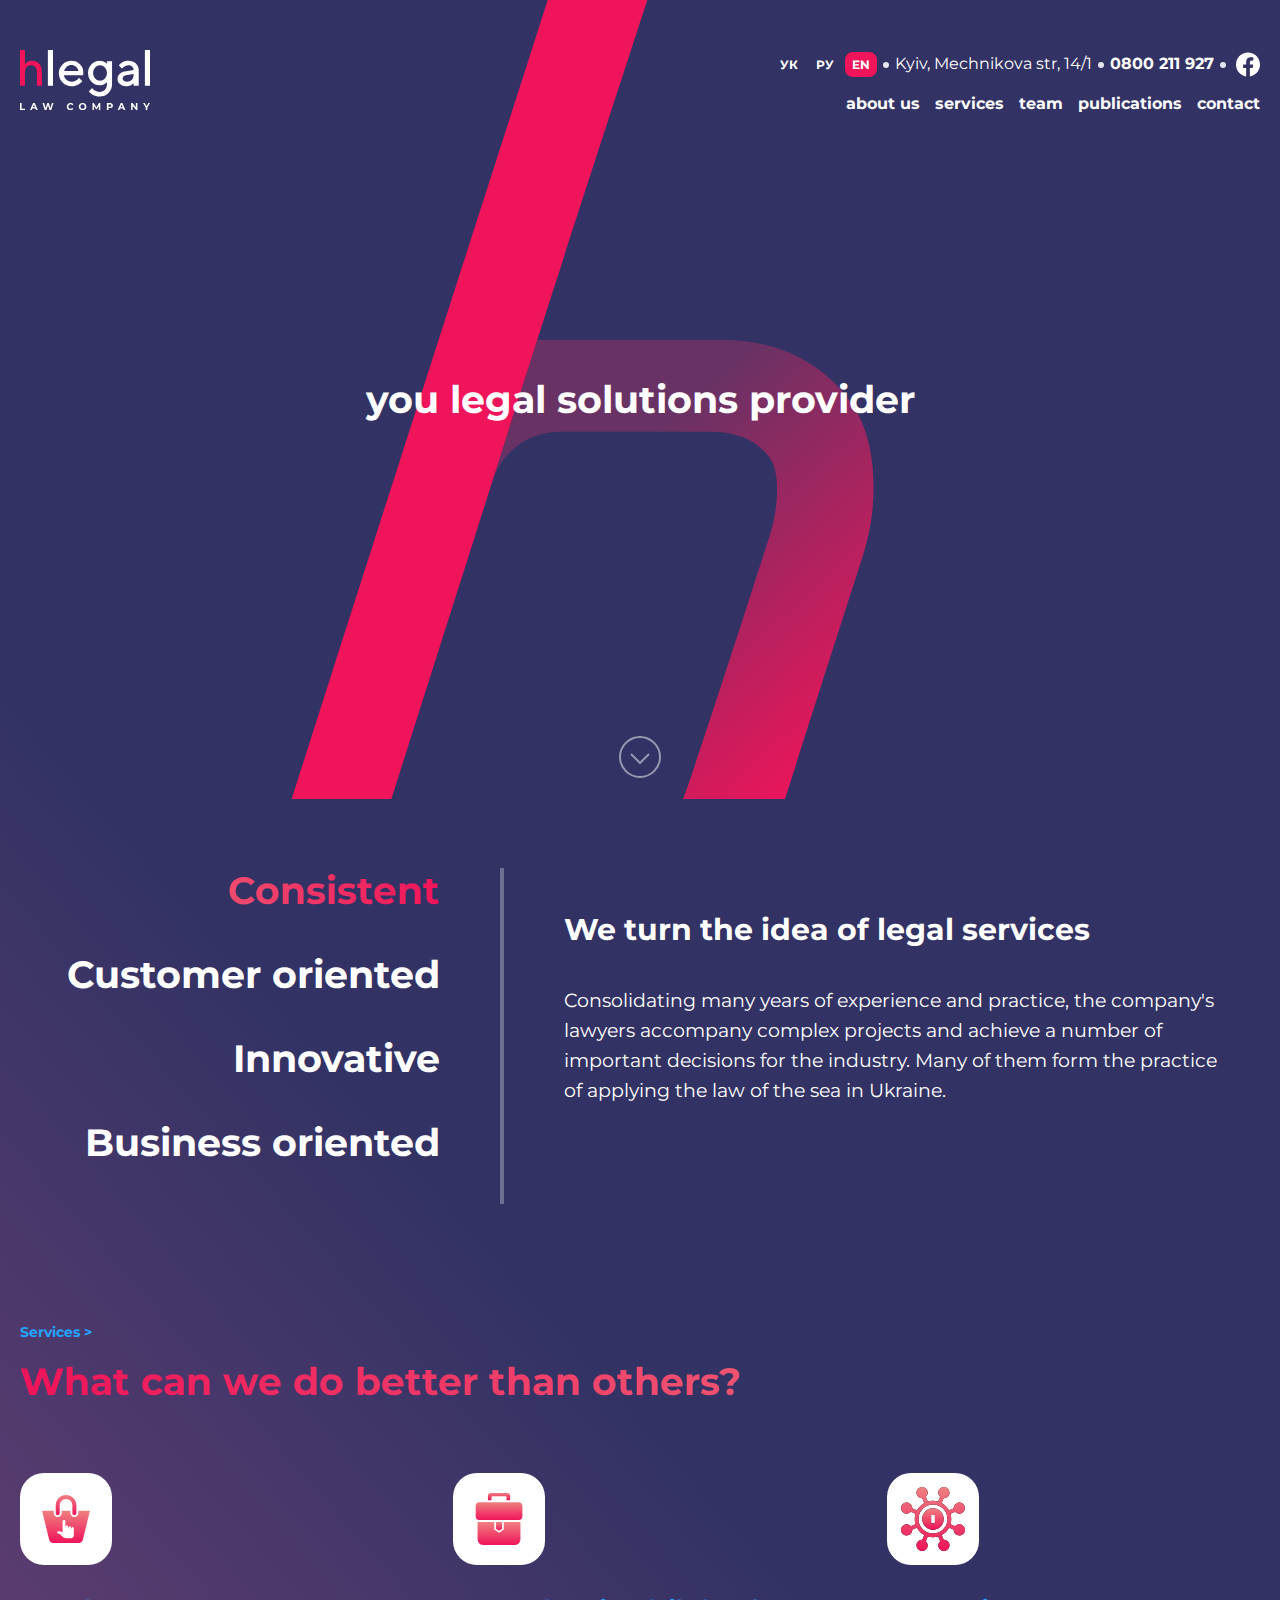
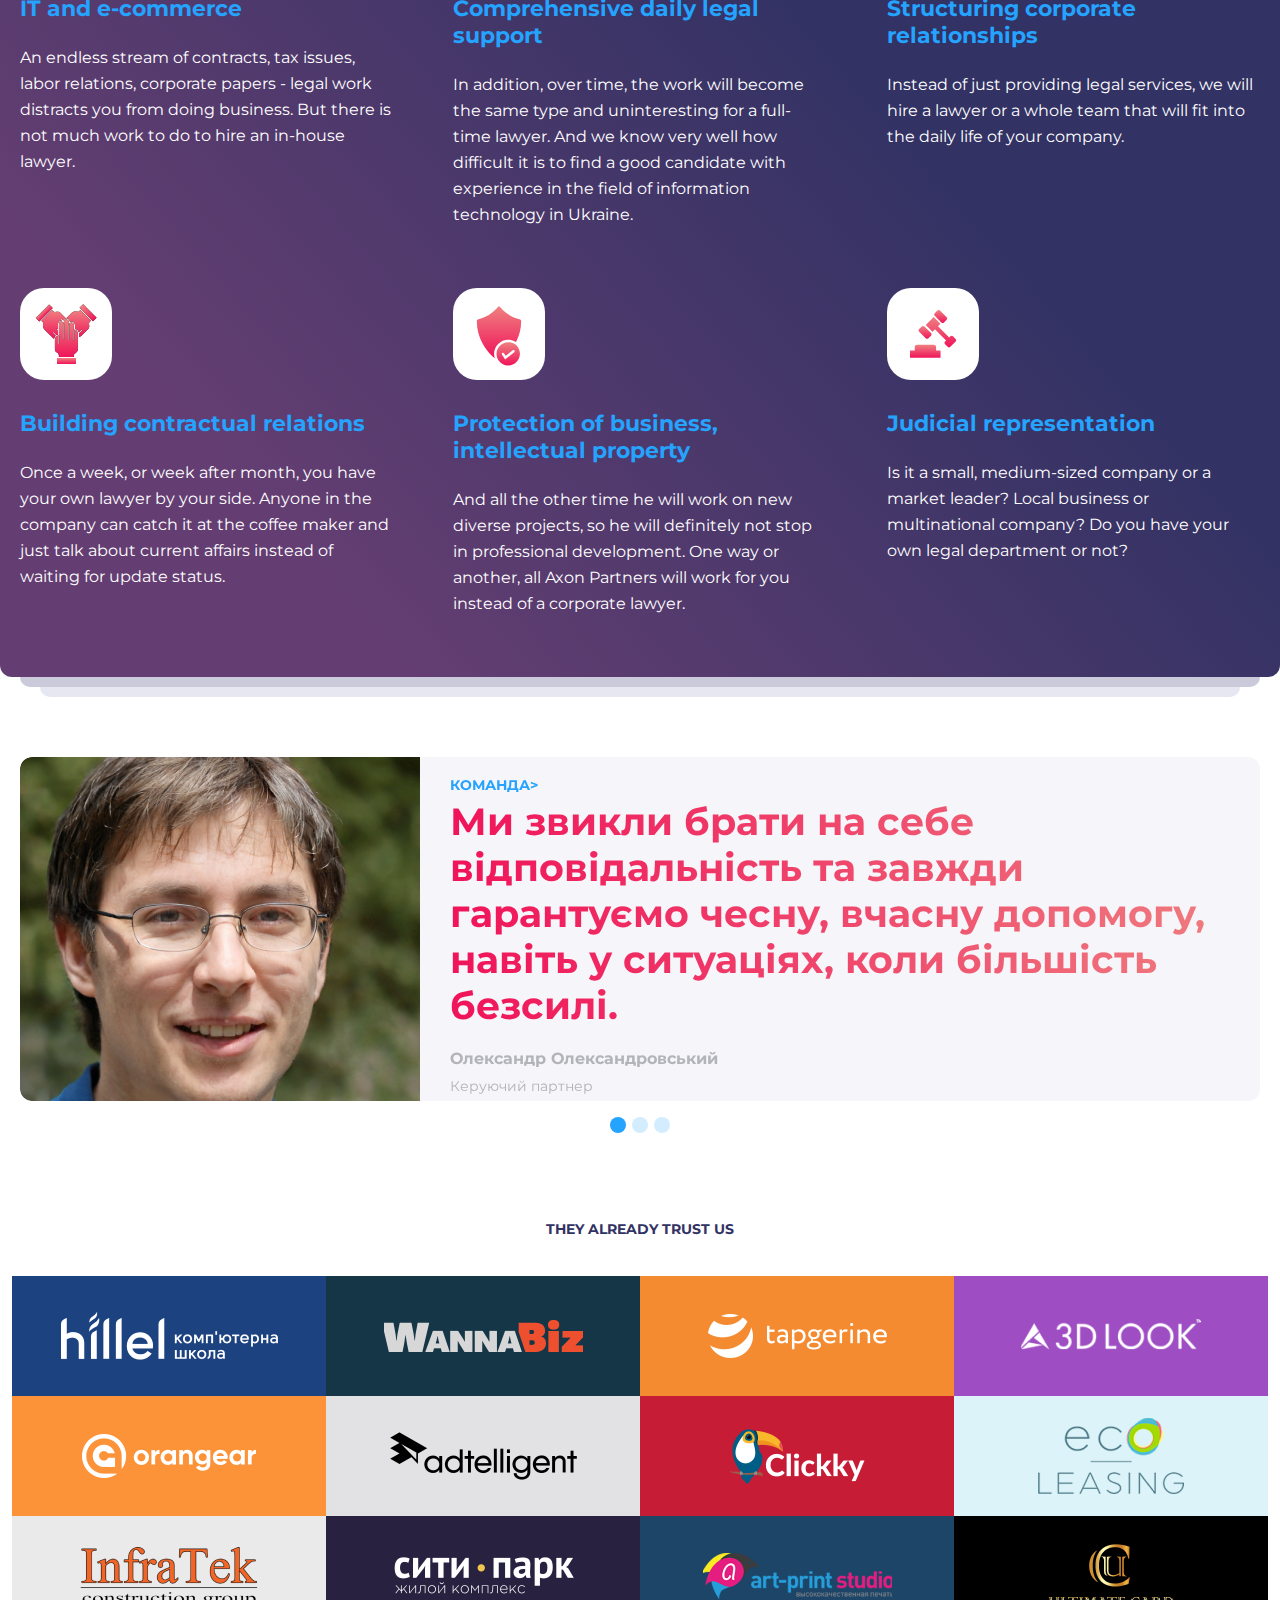
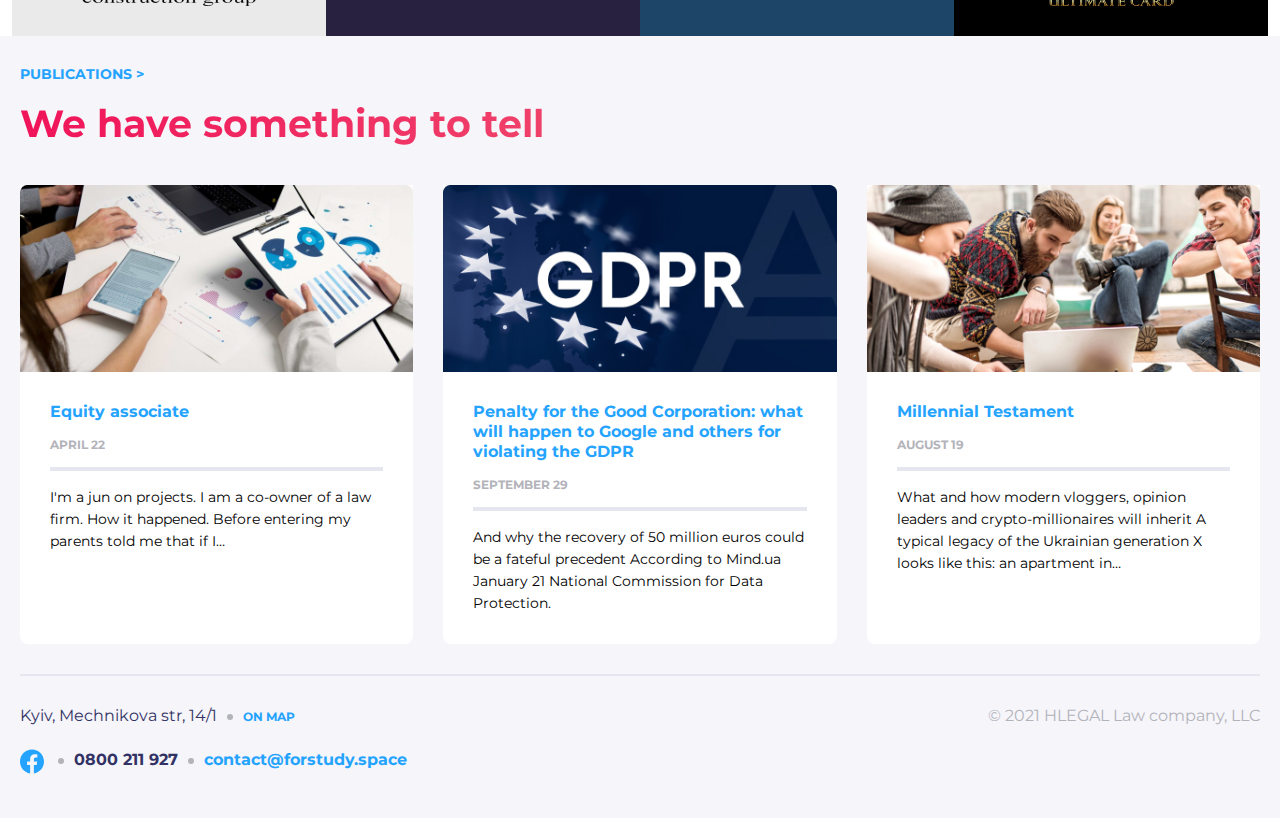
==== index.html @ e55e249c "create site" ====
<!DOCTYPE html>
<html lang="en">
<head>
    <meta charset="UTF-8">
    <meta http-equiv="X-UA-Compatible" content="IE=edge">
    <meta name="viewport" content="width=device-width, initial-scale=1.0">
    <link rel="stylesheet" href="css/reset.css">
    <link href="https://fonts.googleapis.com/css2?family=Montserrat:wght@300;400;500;700&display=swap" rel="stylesheet">
    <link rel="stylesheet" href="https://cdn.jsdelivr.net/npm/bootstrap@5.2.0/dist/css/bootstrap.min.css">
    <link rel="stylesheet" href="css/main.css">
    <title>Homepage</title>
</head>
<body>
    <div class="bg-block">
    <div class="bg-block_img">
<header>
    <div class="bg-grey">
    <div class="container-xxl">
    <div class="header-block">
        <div class="header-block_contacts">
                <div class="contacts_lang">
                    <ul>
                        <li><a class="lang-link" href="#">УК</a></li>
                        <li><a class="lang-link" href="#">РУ</a></li>
                        <li><a class="lang-link active" href="#">EN</a></li>
                    </ul>   
                </div>
                <div class="contacts_address">
                    <p><span class="point"></span>Kyiv, Mechnikova str, 14/1</p>
                </div>
                <div class="contacts_tel"><span class="point"></span><a class="tel" href="tel:080021192">0800 211 927</a>
                </div>
                <div class="contacts_fb">
                    <span class="point fb"></span>
                    <a href="https://uk-ua.facebook.com" tabindex="0"><svg id="svg" width="24" height="25" viewBox="0 0 24 25" fill="none" xmlns="http://www.w3.org/2000/svg">
                        <path d="M24 12.5733C24 5.90541 18.6274 0.5 12 0.5C5.37258 0.5 0 5.90541 0 12.5733C0 18.5995 4.38823 23.5943 10.125 24.5V16.0633H7.07813V12.5733H10.125V9.91343C10.125 6.88755 11.9165 5.21615 14.6576 5.21615C15.9705 5.21615 17.3438 5.45195 17.3438 5.45195V8.42313H15.8306C14.3399 8.42313 13.875 9.35379 13.875 10.3086V12.5733H17.2031L16.6711 16.0633H13.875V24.5C19.6118 23.5943 24 18.5995 24 12.5733Z"/>
                        </svg>
                    </a>
                </div>
        </div>
        <div class="header-block_logo">
                <a class="navbar-brand" href="index.html"><img src="images/main_page/Logo.svg" alt="logo">
                <img src="images/main_page/LAW_COMPANY.svg" alt="LAW_COMPANY"></a>
        </div>
        <nav class="header-block_nav">
                <div class="nav-hamb" id="hamb">
                    <div class="nav-hamb_field">
                        <span class="bar"></span>
                        <span class="bar"></span>
                        <span class="bar"></span>
                    </div>
                </div>
                <ul class="nav_list" id="menu">
                    <li class="nav-link"><a href="#">about us</a></li>
                    <li class="nav-link"><a href="#">services</a></li>
                    <li class="nav-link"><a href="#">team</a></li>
                    <li class="nav-link"><a href="publications.html">publications</a></li>
                    <li class="nav-link"><a href="#">contact</a></li>
                </ul>
            </nav>
            <div class="popup" id="popup"></div>
        </div>
    </div>
</header>
    <!-- Main -->
<main>
    <div class="container-xxl">
    <section class="main-block_title">
            <h1 tabindex="0">you legal solutions provider</h1>
            <div class="scroll-block">
            <a href="#mainList" aria-label="scroll" class="btn_scroll">
                <svg id="scroll-white" width="42" height="42" viewBox="0 0 42 42" fill="none" xmlns="http://www.w3.org/2000/svg">
                    <g clip-path="url(#clip0_22728_11340)">
                    <circle opacity="0.5" cx="21" cy="21" r="20" stroke="white" stroke-width="2"/>
                    <path opacity="0.5" d="M12 18L21 27L30 18" stroke="white" stroke-width="2"/>
                    </g>
                    </svg>
                    <svg id="scroll-pink" width="42" height="42" viewBox="0 0 42 42" fill="none"  xmlns="http://www.w3.org/2000/svg">
                    <g clip-path="url(#clip0_22728_11340)">
                    <circle cx="21" cy="21" r="20" stroke="#F0145A" stroke-width="2"/>
                    <path d="M12 18L21 27L30 18" stroke="#F0145A" stroke-width="2"/>
                    </g>
                </svg>
            </a>
            </div>
        <div class="main-block_list" id="mainList">
            <div class="list_grid">
                <div class="list_title">
                    <h2 class="active_title" tabindex="0">Consistent</h2>
                    <h2 tabindex="0">Customer oriented</h2>
                    <h2 tabindex="0">Innovative</h2>
                    <h2 tabindex="0">Business oriented</h2>
                </div>
                <div class="list_about">
                    <h3>We turn the idea of legal services</h3>
                    <p>Consolidating many years of experience and practice, the company's lawyers accompany complex projects and achieve a number of important decisions for the industry. Many of them form the practice of applying the law of the sea in Ukraine.</p>
                </div>
            </div>
            </div>
    </section>

    <!-- Services -->

    <section class="serveces">
            <h4>Services ></h4>
            <h2 tabindex="0">What can we do better than others?</h2>
        <div class="services-cards">
                <div class="card_info">
                    <img src="images/main_page/Ecommerce.svg" alt="Ecommerce">
                    <h3>IT and e-commerce</h3>
                    <p>An endless stream of contracts, tax issues, labor relations, corporate papers - legal work distracts you from doing business. But there is not much work to do to hire an in-house lawyer.</p>
                </div>
                <div class="card_info">
                    <img src="images/main_page/Support.svg" alt="Support">
                    <h3>Comprehensive daily legal support</h3>
                    <p>In addition, over time, the work will become the same type and uninteresting for a full-time lawyer. And we know very well how difficult it is to find a good candidate with experience in the field of information technology in Ukraine.</p>
                </div>
                <div class="card_info">
                    <img src="images/main_page/Coprorate.svg" alt="Coprorate">
                    <h3>Structuring corporate relationships</h3>
                    <p>Instead of just providing legal services, we will hire a lawyer or a whole team that will fit into the daily life of your company.</p>
                </div>
                <div class="card_info">
                    <img src="images/main_page/Trust.svg" alt="Trust">
                    <h3>Building contractual relations</h3>
                    <p>Once a week, or week after month, you have your own lawyer by your side. Anyone in the company can catch it at the coffee maker and just talk about current affairs instead of waiting for update status.</p>
                </div>
                <div class="card_info">
                    <img src="images/main_page/Protection.svg" alt="Protection">
                    <h3>Protection of business, intellectual property</h3>
                    <p>And all the other time he will work on new diverse projects, so he will definitely not stop in professional development. One way or another, all Axon Partners will work for you instead of a corporate lawyer.</p>
                </div>
                <div class="card_info">
                    <img src="images/main_page/Court.svg" alt="Court">
                    <h3>Judicial representation</h3>
                    <p>Is it a small, medium-sized company or a market leader? Local business or multinational company? Do you have your own legal department or not?</p>
                </div>
            </div>
    </section>
    </div>
    </div>
    </div>
</div>
</div>
<div class="shadow_1"></div>
<div class="shadow_2"></div>
    <!-- carousel -->
    <section class="carousel-block">
        <div class="container-xxl">
            <div id="carouselExampleCaptions" class="carousel slide" data-bs-ride="false">
                <div class="carousel-indicators">
                    <button type="button" data-bs-target="#carouselExampleCaptions" data-bs-slide-to="0" class="active" aria-current="true" aria-label="Slide 1"></button>
                    <button type="button" data-bs-target="#carouselExampleCaptions" data-bs-slide-to="1" aria-label="Slide 2"></button>
                    <button type="button" data-bs-target="#carouselExampleCaptions" data-bs-slide-to="2" aria-label="Slide 3"></button>
                </div>
                <div class="carousel-inner">
                <div class="carousel-item active">
                    <div class="carousel-img">
                        <img src="images/main_page/photo_1.png" class="d-block" alt="photo_1">
                    </div>
                    <div class="carousel-text">
                    <div class="carousel-caption d-md-block">
                        <h5>команда></h5>
                        <p class="carousel-main_text">Ми звикли брати на себе відповідальність та завжди гарантуємо чесну, вчасну допомогу, навіть у ситуаціях, коли більшість безсилі.</p>
                        <p class="carousel-text_name">Олександр Олександровський</p>
                        <p class="carousel-text_job">Керуючий партнер</p>
                    </div>
                    </div>
                    </div>
                <div class="carousel-item">
                        <div class="carousel-img">
                        <img src="images/main_page/photo_1.png" class="d-block" alt="photo_1">
                    </div>
                <div class="carousel-caption d-md-block">
                        <h5>команда></h5>
                        <p class="carousel-main_text">Ми звикли брати на себе відповідальність та завжди гарантуємо чесну, вчасну допомогу, навіть у ситуаціях, коли більшість безсилі.</p>
                        <p class="carousel-text_name">Олександр Олександровський</p>
                        <p class="carousel-text_job">Керуючий партнер</p>
                    </div>
                    </div>
                <div class="carousel-item">
                    <div class="carousel-img">
                        <img src="images/main_page/photo_1.png" class="d-block" alt="photo_1">
                    </div>
                <div class="carousel-caption d-md-block">
                        <h5>команда></h5>
                        <p class="carousel-main_text">Ми звикли брати на себе відповідальність та завжди гарантуємо чесну, вчасну допомогу, навіть у ситуаціях, коли більшість безсилі.</p>
                        <p class="carousel-text_name">Олександр Олександровський</p>
                        <p class="carousel-text_job">Керуючий партнер</p>
                    </div>
                    </div>
                </div>
                </div>
            </div>
        </section>

    <!-- Companies -->
    <section class="companies-block">
        <div class="container-fluid">
                <h5 tabindex="0">They already trust us</h5>
            <div class="companies-block_list">
                    <div class="companies_name hillel">
                        <a href="#"><img src="images/main_page/companies/Hillel-Logo-OneLine-White-Uk.png" alt="Hillel"></a>
                    </div>
                    <div class="companies_name wanna">
                        <a href="#"><img src="images/main_page/companies/wanna.png" alt="wanna"></a>
                    </div>
                    <div class="companies_name tapgerin">
                        <a href="#"><img src="images/main_page/companies/tapgerin.png" alt="tapgerin"></a>
                    </div>
                    <div class="companies_name look">
                        <a href="#"><img src="images/main_page/companies/3d_look.png" alt="3d_look"></a>
                    </div>
                    <div class="companies_name orangead">
                        <a href="#"><img src="images/main_page/companies/orangead.png" alt="orangead"></a>
                    </div>
                    <div class="companies_name adtelligent">
                        <a href="#"><img src="images/main_page/companies/adtelligent.png" alt="adtelligent"></a>
                    </div>
                    <div class="companies_name clickky">
                        <a href="#"><img src="images/main_page/companies/clickky.png" alt="clickky"></a>
                    </div>
                    <div class="companies_name ecolease">
                        <a href="#"><img src="images/main_page/companies/ecolease.png" alt="ecolease"></a>
                    </div>
                    <div class="companies_name infratec">
                        <a href="#"><img src="images/main_page/companies/infratec.png" alt="infratec"></a>
                    </div>
                    <div class="companies_name city_park">
                        <a href="#"><img src="images/main_page/companies/city_park.png" alt="city_park"></a>
                    </div>
                    <div class="companies_name artprint">
                        <a href="#"><img src="images/main_page/companies/artprint.png" alt="artprint"></a>
                    </div>
                    <div class="companies_name ultimate_card">
                        <a href="#"><img src="images/main_page/companies/ultimate_card.png" alt="ultimate_card"></a>
                    </div>
            </div>
        </div>
    </section>

    <!-- Publications -->

    <section class="publications-block">
        <div class="container-xxl">
                <h5>Publications ></h5>
                <h2 tabindex="0">We have something to tell</h2>
            <div class="publications-block_cards">
                    <div class="card one">
                        <a href="#"><img src="images/main_page/cards/Cover_1.jpg" alt="Equity associate">
                        <div class="card_text">
                            <h3>Equity associate</h3>
                            <p class="publications_data">April 22</p>
                            <p class="publications_text">I'm a jun on projects. I am a co-owner of a law firm. How it happened. Before entering my parents told me that if I…</p>
                        </div>
                        </a>
                    </div>
                    <div class="card two">
                        <a href="#"><img src="images/main_page/cards/Cover_2.jpg" alt="Good Corporation">
                        <div class="card_text">
                        <h3>Penalty for the Good Corporation: what will happen to Google and others for violating the GDPR</h3>
                        <p class="publications_data">September 29</p>
                        <p class="publications_text">And why the recovery of 50 million euros could be a fateful precedent According to Mind.ua January 21 National Commission for Data Protection.</p>
                        </div>
                        </a>
                    </div>
                    <div class="card three">
                        <a href="#"><img src="images/main_page/cards/Cover_3.jpg" alt="Millennial Testament">
                        <div class="card_text">
                        <h3>Millennial Testament</h3>
                        <p class="publications_data">August 19</p>
                        <p class="publications_text">What and how modern vloggers, opinion leaders and crypto-millionaires will inherit A typical legacy of the Ukrainian generation X looks like this: an apartment in…</p>
                        </div>
                        </a>
                    </div>
                </div>
            </div>
        </section>
    </main>

    <!-- Footer -->
    <footer>
        <div class="container-xxl">
            <div class="footer-block">
                <div class="footer_address">
                    <div class="contacts_address">
                        <p>Kyiv, Mechnikova str, 14/1<span class="point grey"></span><span class="text_accent"><a href="https://goo.gl/maps/CsPQFTBwMzCkZeUW6">On map</a></span></p>
                    </div>
                </div>
                <div class="footer_contacts">
                    <div class="contacts_fb">
                        <a href="https://uk-ua.facebook.com" tabindex="0"><svg id="svg_accent" width="24" height="25" viewBox="0 0 24 25" fill="#24A3FF" xmlns="http://www.w3.org/2000/svg">
                        <path d="M24 12.5733C24 5.90541 18.6274 0.5 12 0.5C5.37258 0.5 0 5.90541 0 12.5733C0 18.5995 4.38823 23.5943 10.125 24.5V16.0633H7.07813V12.5733H10.125V9.91343C10.125 6.88755 11.9165 5.21615 14.6576 5.21615C15.9705 5.21615 17.3438 5.45195 17.3438 5.45195V8.42313H15.8306C14.3399 8.42313 13.875 9.35379 13.875 10.3086V12.5733H17.2031L16.6711 16.0633H13.875V24.5C19.6118 23.5943 24 18.5995 24 12.5733Z"/>
                        </svg>
                        </a>
                        <span class="point grey"></span>
                    </div>
                    <div class="contacts_tel">
                        <a class="tel" href="tel:080021192">0800 211 927</a>
                    </div>
                    <div class="contacts_mail">
                        <span class="point grey"></span><a class="mail" href="mailto:contact@forstudy.space">contact@forstudy.space</a>
                    </div>
                </div>
                <div class="footer-company_info">
                    <p>© 2021 HLEGAL Law company, LLC</p>
                </div>
            </div>
        </div>
    </footer>
    <script src="JS/script.js"></script>
   <script src="https://cdn.jsdelivr.net/npm/bootstrap@5.2.0/dist/js/bootstrap.bundle.min.js"></script> 
</body>
</html>
---- css/main.css ----
* {
  box-sizing: border-box;
}

body {
  margin: 0;
  font-family: "Montserrat", sans-serif !important;
  font-weight: 400;
  font-size: 16px;
  line-height: 26px;
  color: #ffffff;
}

.container-xxl {
  max-width: 1320px;
  margin: 0 auto;
  padding: 0 20px;
}

.bg-block {
  background: linear-gradient(228.57deg, #323264 11.93%, #323264 57.17%, #643e72 87.46%);
  border-radius: 0px 0px 12px 12px;
  margin: 0;
}
.bg-block .bg-block_img {
  background-image: url("../images/main_page/Symbol_1.svg");
  background-repeat: no-repeat;
  background-position: top;
}

.shadow_1 {
  background: #cacadb;
  border-radius: 0px 0px 12px 12px;
  margin: 0 20px;
  padding-top: 10px;
}

.shadow_2 {
  background: #e7e7f2;
  border-radius: 0px 0px 12px 12px;
  margin: 0 40px;
  padding-top: 10px;
}

ul {
  list-style: none;
  margin: 0;
  padding: 0;
}

li {
  display: inline-block;
}

a {
  text-decoration: none;
  color: inherit;
  outline: none;
}

p {
  margin: 0;
}

.active {
  color: #F0145A;
}

.header-block {
  padding-top: 50px;
  display: grid;
  grid-template-columns: 140px 1fr 1fr;
  grid-template-rows: auto;
  grid-template-areas: "logo contacts contacts" "logo nav nav";
}
.header-block_logo {
  grid-area: logo;
}
.header-block_logo img {
  display: block;
  padding-bottom: 6px;
}
.header-block_nav {
  grid-area: nav;
}
.header-block_contacts {
  display: flex;
  justify-content: flex-end;
  align-items: center;
  grid-area: contacts;
}
.header-block_contacts .contacts_lang .lang-link {
  font-weight: 700;
  font-size: 12px;
  line-height: 15px;
  padding: 5px 7px;
}
.header-block_contacts .contacts_lang .lang-link:hover,
.header-block_contacts .contacts_lang .lang-link:focus {
  background: rgba(255, 255, 255, 0.2);
  border-radius: 8px;
  outline: none;
  color: #ffffff;
}
.header-block_contacts .active {
  background: #F0145A;
  border-radius: 8px;
  outline: none;
  color: #ffffff;
}
.header-block_contacts .contacts_address p {
  margin: 0;
  line-height: 20px;
}
.header-block_contacts .point.fb {
  vertical-align: middle;
}
.header-block_contacts .contacts_tel {
  font-weight: 700;
}
.header-block .navbar.navbar-expand-lg {
  padding: 0;
}
.header-block .nav_list {
  display: flex;
  justify-content: flex-end;
  margin-top: 16px;
  font-weight: 700;
  line-height: 20px;
}
.header-block .nav_list .nav-link {
  margin-right: 15px;
  color: #ffffff;
}
.header-block .nav_list .nav-link:last-child {
  margin-right: 0px;
}
.header-block .nav_list .nav-link a:hover,
.header-block .nav_list .nav-link a:focus {
  text-decoration: underline;
  outline: none;
  color: #ffffff;
}

.point {
  display: inline-block;
  width: 6px;
  height: 6px;
  background: #e6e6f0;
  border-radius: 50%;
  margin: 0 6px;
  vertical-align: middle;
}

.tel:hover,
.tel:focus {
  text-decoration: underline;
  color: #ffffff;
}

#svg {
  fill: #ffffff;
}

#svg:hover {
  fill: #F0145A;
}

.main-block_title {
  padding-top: 261px;
  text-align: center;
  padding-bottom: 60px;
}
.main-block_title h1 {
  font-weight: 700;
  font-size: 38px;
  line-height: 46px;
  text-align: center;
  padding-bottom: 305px;
}
.main-block_title .btn_scroll {
  cursor: pointer;
  scroll-behavior: smooth;
  position: relative;
}
.main-block_title .btn_scroll #scroll-white {
  position: relative;
}
.main-block_title .btn_scroll #scroll-pink {
  position: absolute;
  left: 0;
  left: 0;
  opacity: 0%;
}
.main-block_title .btn_scroll #scroll-white:hover {
  opacity: 0%;
}
.main-block_title .btn_scroll #scroll-pink:hover {
  opacity: 100%;
}
.main-block_title .main-block_list .list_grid {
  display: grid;
  grid-template-columns: 40% 1fr;
  padding: 90px 30px 60px 0px;
}
.main-block_title .main-block_list .list_grid .list_title {
  text-align: right;
  padding-right: 60px;
  border-right: 4px solid rgba(255, 255, 255, 0.3);
}
.main-block_title .main-block_list .list_grid .list_title h2 {
  padding-bottom: 30px;
  cursor: pointer;
  font-weight: 700;
  font-size: 38px;
  line-height: 46px;
}
.main-block_title .main-block_list .list_grid .list_title h2:hover, .main-block_title .main-block_list .list_grid .list_title h2:focus {
  color: #F0145A;
}
.main-block_title .main-block_list .list_grid .active_title {
  background: linear-gradient(90.13deg, #ef8080 0.84%, #f0145a 99.96%);
  -webkit-background-clip: text;
  -webkit-text-fill-color: transparent;
  font-weight: 700;
  font-size: 38px;
  line-height: 46px;
}
.main-block_title .main-block_list .list_grid .list_about {
  padding: 43px 0 43px 60px;
  text-align: left;
}
.main-block_title .main-block_list .list_grid .list_about h3 {
  font-weight: 700;
  font-size: 30px;
  line-height: 37px;
  padding-bottom: 30px;
}
.main-block_title .main-block_list .list_grid .list_about p {
  font-weight: 400;
  font-size: 19px;
  line-height: 30px;
}

.serveces {
  padding-bottom: 60px;
}
.serveces h4 {
  color: #24A3FF;
  font-weight: 700;
  font-size: 14px;
  line-height: 17px;
  padding-bottom: 10px;
}
.serveces h2 {
  font-weight: 700;
  font-size: 38px;
  line-height: 46px;
  background: linear-gradient(90.13deg, #f0145a 0.84%, #ef8080 99.96%);
  -webkit-background-clip: text;
  -webkit-text-fill-color: transparent;
  padding-bottom: 60px;
}
.serveces .services-cards {
  display: grid;
  grid-template-columns: 1fr 1fr 1fr;
  gap: 60px;
}
.serveces .services-cards .card_info h3 {
  padding: 30px 0 15px;
  color: #24A3FF;
  font-weight: 700;
  font-size: 22px;
  line-height: 27px;
}
.serveces .services-cards .card_info img {
  padding: 14px;
  background-color: #ffffff;
  border-radius: 24px;
}

.carousel-block {
  padding: 60px 0;
}
.carousel-block .carousel-inner {
  border-radius: 12px;
  background: #f5f5fa;
  height: 344px;
}
.carousel-block .carousel-indicators {
  margin-bottom: -2rem;
}
.carousel-block .carousel-indicators button {
  background: #24A3FF;
  opacity: 0.2;
  width: 16px;
  height: 16px;
  border-radius: 50%;
  border: none;
}
.carousel-block .carousel-indicators button.active {
  background: #24A3FF;
  opacity: 1;
}
.carousel-block .carousel-text {
  background: #f5f5fa;
}
.carousel-block .carousel-caption {
  text-align: left;
  bottom: 30px;
  left: 430px;
  right: 0;
  padding: 0;
  top: 0px;
}
.carousel-block .carousel-caption h5 {
  padding-top: 20px;
  color: #24A3FF;
  font-weight: 700;
  font-size: 14px;
  line-height: 17px;
  text-transform: uppercase;
  margin: 0;
}
.carousel-block .carousel-caption .carousel-main_text {
  padding: 5px 0 20px;
  font-weight: 700;
  font-size: 38px;
  line-height: 46px;
  background: linear-gradient(90.13deg, #f0145a 0.84%, #ef8080 99.96%);
  -webkit-background-clip: text;
  -webkit-text-fill-color: transparent;
  margin: 0;
}
.carousel-block .carousel-caption .carousel-text_name {
  color: #b3b3ba;
  font-weight: 700;
  font-size: 16px;
  line-height: 20px;
  padding-bottom: 6px;
  margin: 0;
}
.carousel-block .carousel-caption .carousel-text_job {
  color: #b3b3ba;
  font-weight: 400;
  font-size: 14px;
  line-height: 22px;
  margin: 0;
}

.companies-block {
  padding-top: 60px;
  text-align: center;
}
.companies-block h5 {
  color: #323264;
  font-weight: 700;
  font-size: 14px;
  line-height: 17px;
  text-transform: uppercase;
  padding-bottom: 30px;
}
.companies-block img {
  object-fit: cover;
  width: 100%;
  padding: 10px;
}
.companies-block .companies-block_list {
  display: grid;
  grid-template-columns: repeat(4, 1fr);
  grid-template-rows: repeat(3, 120px);
}
.companies-block .companies-block_list .companies_name {
  display: flex;
  align-items: center;
  justify-content: center;
}
.companies-block .companies-block_list .companies_name.hillel {
  background: #1c4280;
}
.companies-block .companies-block_list .companies_name.wanna {
  background: #143646;
}
.companies-block .companies-block_list .companies_name.tapgerin {
  background: linear-gradient(0deg, #f48b30, #f48b30), #f48b30;
}
.companies-block .companies-block_list .companies_name.look {
  background: #9e4dc3;
}
.companies-block .companies-block_list .companies_name.orangead {
  background: #fd9339;
}
.companies-block .companies-block_list .companies_name.adtelligent {
  background: #e2e2e4;
}
.companies-block .companies-block_list .companies_name.clickky {
  background: #c71c36;
}
.companies-block .companies-block_list .companies_name.ecolease {
  background: #dcf3f9;
}
.companies-block .companies-block_list .companies_name.infratec {
  background: #eaeaea;
}
.companies-block .companies-block_list .companies_name.city_park {
  background: #282240;
}
.companies-block .companies-block_list .companies_name.artprint {
  background: #1d4568;
}
.companies-block .companies-block_list .companies_name.ultimate_card {
  background: #000000;
}

.publications-block {
  background: #f5f5fa;
  padding: 30px 0;
}
.publications-block h5 {
  color: #24A3FF;
  font-weight: 700;
  font-size: 14px;
  line-height: 17px;
  text-transform: uppercase;
  padding-bottom: 10px;
}
.publications-block h2 {
  font-weight: 700;
  font-size: 38px;
  line-height: 46px;
  background: linear-gradient(90.13deg, #f0145a 0.84%, #ef8080 99.96%);
  -webkit-background-clip: text;
  -webkit-text-fill-color: transparent;
  padding-bottom: 30px;
}
.publications-block .publications-block_cards {
  display: grid;
  grid-template-columns: 1fr 1fr 1fr;
  grid-template-areas: "one two three";
  gap: 30px;
}
.publications-block .publications-block_cards .card.one {
  grid-area: one;
}
.publications-block .publications-block_cards .card.two {
  grid-area: two;
}
.publications-block .publications-block_cards .card.three {
  grid-area: three;
}
.publications-block .publications-block_cards .card {
  border-radius: 8px;
  border: none;
}
.publications-block .publications-block_cards .card .card_text {
  padding: 30px;
}
.publications-block .publications-block_cards .card img {
  object-fit: cover;
  width: 100%;
}
.publications-block .publications-block_cards .card h3 {
  margin-bottom: 15px;
  color: #24A3FF;
  font-weight: 700;
  font-size: 16px;
  line-height: 20px;
}
.publications-block .publications-block_cards .card .publications_data {
  padding-bottom: 15px;
  color: #B3B3BA;
  font-weight: 700;
  font-size: 12px;
  line-height: 15px;
  text-transform: uppercase;
  border-bottom: 4px solid #e6e6f0;
}
.publications-block .publications-block_cards .card .publications_text {
  color: #000000;
  font-weight: 400;
  font-size: 14px;
  line-height: 22px;
  padding-top: 15px;
}

.card:hover,
.card:focus {
  transform: scale(1.02);
}

footer {
  background: #f5f5fa;
}
footer .footer-block {
  padding: 30px 0;
  border-top: 2px solid #e6e6f0;
  display: grid;
  grid-template-columns: 1fr 1fr;
  grid-template-rows: 1fr 1fr;
  grid-template-areas: "address info" "contacts contacts";
}
footer .footer-block .footer_address {
  grid-area: address;
}
footer .footer-block .footer_contacts {
  grid-area: contacts;
  display: flex;
}
footer .footer-block .footer-company_info {
  grid-area: info;
}
footer .footer-block .contacts_address {
  color: #323264;
  font-weight: 400;
  font-size: 16px;
  line-height: 20px;
  padding-bottom: 21px;
}
footer .footer-block .point.grey {
  background-color: #b3b3ba;
  margin: 0 10px;
}
footer .footer-block .point.grey.fb {
  vertical-align: super;
}
footer .footer-block .text_accent {
  font-weight: 700;
  font-size: 12px;
  line-height: 15px;
  color: #24A3FF;
  text-transform: uppercase;
}
footer .footer-block .text_accent a:hover,
footer .footer-block .text_accent a:focus {
  color: #F0145A;
}
footer .footer-block .contacts_fb {
  display: inline-block;
}
footer .footer-block .contacts_tel {
  display: inline-block;
}
footer .footer-block .contacts_tel .tel {
  font-weight: 700;
  font-size: 16px;
  line-height: 20px;
  color: #323264;
}
footer .footer-block .contacts_mail {
  display: inline-block;
}
footer .footer-block .contacts_mail .mail {
  font-weight: 700;
  font-size: 16px;
  line-height: 20px;
  color: #24A3FF;
}
footer .footer-block .contacts_mail .mail:hover,
footer .footer-block .contacts_mail .mail:focus {
  color: #F0145A;
}
footer .footer-block .footer-company_info {
  font-weight: 400;
  font-size: 16px;
  line-height: 20px;
  color: #B3B3BA;
  text-align: right;
}

#svg_accent:hover,
#svg_accent:focus {
  fill: #F0145A;
}

@media screen and (max-width: 1100px) {
  .carousel-block .carousel-inner {
    height: 430px;
  }
  .carousel-block .carousel-inner .carousel-img img {
    object-fit: cover;
    height: 430px;
    width: 375px;
  }
  .carousel-block .carousel-caption {
    left: 420px;
    top: 5px;
    padding-right: 15px;
  }
  .carousel-block .carousel-caption .carousel-main_text {
    font-size: 30px;
    line-height: 33px;
  }
}
@media screen and (max-width: 775px) {
  .container-xxl {
    max-width: 648px;
  }
  .bg-block_img {
    background-size: auto 1024px;
  }
  .header-block {
    grid-template-areas: "contacts contacts contacts" "logo logo ..." "nav nav nav";
  }
  .header-block .header-block_contacts {
    justify-content: flex-start;
    padding-bottom: 32px;
  }
  .header-block .nav_list {
    justify-content: flex-start;
    margin-top: 30px;
  }
  .main-block_title {
    padding-top: 269px;
  }
  .main-block_title h1 {
    padding-bottom: 417px;
  }
  .main-block_title .main-block_list .list_grid {
    grid-template-columns: 1fr;
    grid-template-rows: auto;
    padding: 0;
    padding-top: 90px;
  }
  .main-block_title .main-block_list .list_grid .list_title {
    display: flex;
    padding: 0;
    border-right: none;
    border-bottom: 4px solid rgba(255, 255, 255, 0.3);
    overflow-x: auto;
    text-align: left;
    white-space: nowrap;
  }
  .main-block_title .main-block_list .list_grid .list_title h2 {
    padding-bottom: 60px;
    margin-right: 30px;
    margin-bottom: 0;
  }
  .main-block_title .main-block_list .list_grid .list_about {
    padding: 60px 0 30px;
  }
  .serveces .services-cards {
    grid-template-columns: 1fr 1fr;
  }
  .carousel-block .carousel-inner {
    height: 420px;
  }
  .carousel-block .carousel-inner .carousel-img img {
    object-fit: cover;
    height: 420px;
    width: 350px;
  }
  .carousel-block .carousel-caption {
    left: 368px;
    top: 5px;
    padding-right: 15px;
  }
  .carousel-block .carousel-caption .carousel-main_text {
    font-size: 24px;
    line-height: 26px;
  }
  .companies-block .companies-block_list {
    grid-template-columns: repeat(3, 1fr);
    grid-template-rows: repeat(4, 120px);
  }
  .publications-block .publications-block_cards {
    grid-template-columns: 1fr 1fr;
    grid-template-rows: 1fr 1fr;
    grid-template-areas: "one two" "three three";
  }
}
@media screen and (max-width: 770px) {
  .carousel-block .carousel-inner {
    max-width: 648px;
    height: 936px;
  }
  .carousel-block .carousel-inner .carousel-img img {
    object-fit: cover;
    height: 500px;
    width: 100%;
    position: relative;
  }
  .carousel-block .carousel-caption {
    left: 30px;
    top: 510px;
    padding-right: 15px;
  }
  .carousel-block .carousel-caption .carousel-main_text {
    font-size: 32px;
    line-height: 38px;
  }
}
@media screen and (max-width: 550px) {
  .container-xxl {
    padding: 0 30px;
  }
  .bg-block_img {
    background-size: auto 600px;
  }
  .bg-grey {
    background: rgba(245, 245, 250, 0.2);
    height: 55px;
  }
  .header-block_nav .nav_list {
    display: none;
  }
  .header-block_nav .nav-hamb {
    display: flex;
    align-items: center;
    justify-content: flex-end;
    position: absolute;
    right: 8px;
    z-index: 150;
  }
  .header-block_nav .nav-hamb_field {
    padding: 10px 20px;
    cursor: pointer;
  }
  .header-block_nav .bar {
    display: block;
    width: 30px;
    height: 3px;
    margin: 6px auto;
    background: #ffffff;
    transition: 0.2s;
  }
  .popup {
    position: fixed;
    top: 70px;
    right: -100%;
    width: 95%;
    height: 100%;
    background-color: #ffffff;
    z-index: 100;
    display: flex;
    transition: 0.3s;
    overflow: auto;
    margin: 0 auto;
    border-radius: 12px 12px 0 0;
  }
  .popup.open {
    right: 8px;
  }
  .nav_list {
    display: flex;
    flex-direction: column;
    justify-content: start;
    align-items: center;
    width: 100%;
    padding: 60px 20px;
  }
  .header-block .nav_list .nav-link {
    color: #24A3FF;
    margin-right: 0;
  }
  .nav_list li {
    display: block;
    color: #24A3FF;
    font-weight: 700;
    font-size: 24px;
    line-height: 29px;
    background: #f5f5fa;
    border-radius: 12px;
    padding: 7px 0px;
    margin: 0 0 10px;
    width: 100%;
    text-align: center;
  }
  .nav-hamb.active .bar:nth-child(2) {
    opacity: 0;
  }
  .nav-hamb.active .bar:nth-child(1) {
    transform: translateY(11px) rotate(45deg);
    background: #ec6f5d;
  }
  .nav-hamb.active .bar:nth-child(3) {
    transform: translateY(-7px) rotate(-45deg);
    background: #ec6f5d;
  }
  body.noscroll {
    overflow: hidden;
  }
  .header-block_nav .nav-hamb:hover,
.header-block_nav .nav-hamb:active {
    background-color: rgba(245, 245, 250, 0.2);
    border-radius: 8px;
  }
  .header-block .nav_list .nav-link a:hover,
.header-block .nav_list .nav-link a:active {
    color: #F0145A;
    text-decoration: none;
  }
  .header-block {
    grid-template-columns: 1fr 1fr;
    grid-template-rows: 1fr 1fr;
    grid-template-areas: "contacts contacts" "logo nav";
    padding-top: 12px;
  }
  .header-block .contacts_address,
.header-block .contacts_fb {
    display: none;
  }
  .header-block .point {
    display: none;
  }
  .header-block .header-block_contacts {
    justify-content: space-between;
  }
  .main-block_title {
    padding-top: 186px;
    padding-bottom: 0;
  }
  .main-block_title h1 {
    padding-bottom: 159px;
    max-width: 75%;
    margin: 0 auto;
  }
  .main-block_title .main-block_list .list_grid {
    padding-top: 60px;
  }
  .main-block_title .main-block_list .list_grid .list_title h2 {
    padding-bottom: 30px;
    font-size: 30px;
    line-height: 37px;
  }
  .main-block_title .main-block_list .list_grid .list_about {
    padding: 30px 0;
  }
  .main-block_title .main-block_list .list_grid .list_about h3 {
    font-size: 20px;
    line-height: 24px;
  }
  .serveces h2 {
    font-size: 30px;
    line-height: 37px;
    padding-bottom: 30px;
  }
  .carousel-block .carousel-inner {
    max-width: 648px;
    height: 936px;
  }
  .carousel-block .carousel-inner .carousel-img img {
    object-fit: cover;
    height: 500px;
    width: 100%;
    position: relative;
  }
  .carousel-block .carousel-caption {
    left: 30px;
    top: 510px;
    padding-right: 15px;
  }
  .carousel-block .carousel-caption .carousel-main_text {
    font-size: 27px;
    line-height: 30px;
  }
  .serveces .services-cards {
    grid-template-columns: 1fr;
    gap: 30px;
  }
  .companies-block .companies-block_list {
    grid-template-columns: 1fr;
    grid-auto-rows: 120px;
  }
  .publications-block h2 {
    max-width: 90%;
    font-size: 30px;
    line-height: 37px;
  }
  .publications-block .publications-block_cards {
    grid-template-columns: 1fr;
    grid-template-rows: 1fr 1fr 1fr;
    grid-template-areas: "one" "two" "three";
  }
  footer .footer-block {
    grid-template-columns: 1fr;
    grid-template-rows: 60px auto auto;
    grid-template-areas: "address" "contacts" "info";
    text-align: center;
  }
  footer .footer-block .point.grey {
    display: none;
  }
  footer .footer-block .text_accent {
    display: block;
    padding-top: 10px;
  }
  footer .footer-block .footer_contacts {
    display: block;
  }
  footer .footer-block .footer_contacts .point {
    display: none;
  }
  footer .footer-block .footer_contacts .contacts_fb,
footer .footer-block .footer_contacts .contacts_tel,
footer .footer-block .footer_contacts .contacts_mail {
    display: block;
    padding-bottom: 10px;
  }
  footer .footer-block .footer-company_info {
    text-align: center;
  }
}

/*# sourceMappingURL=main.css.map */
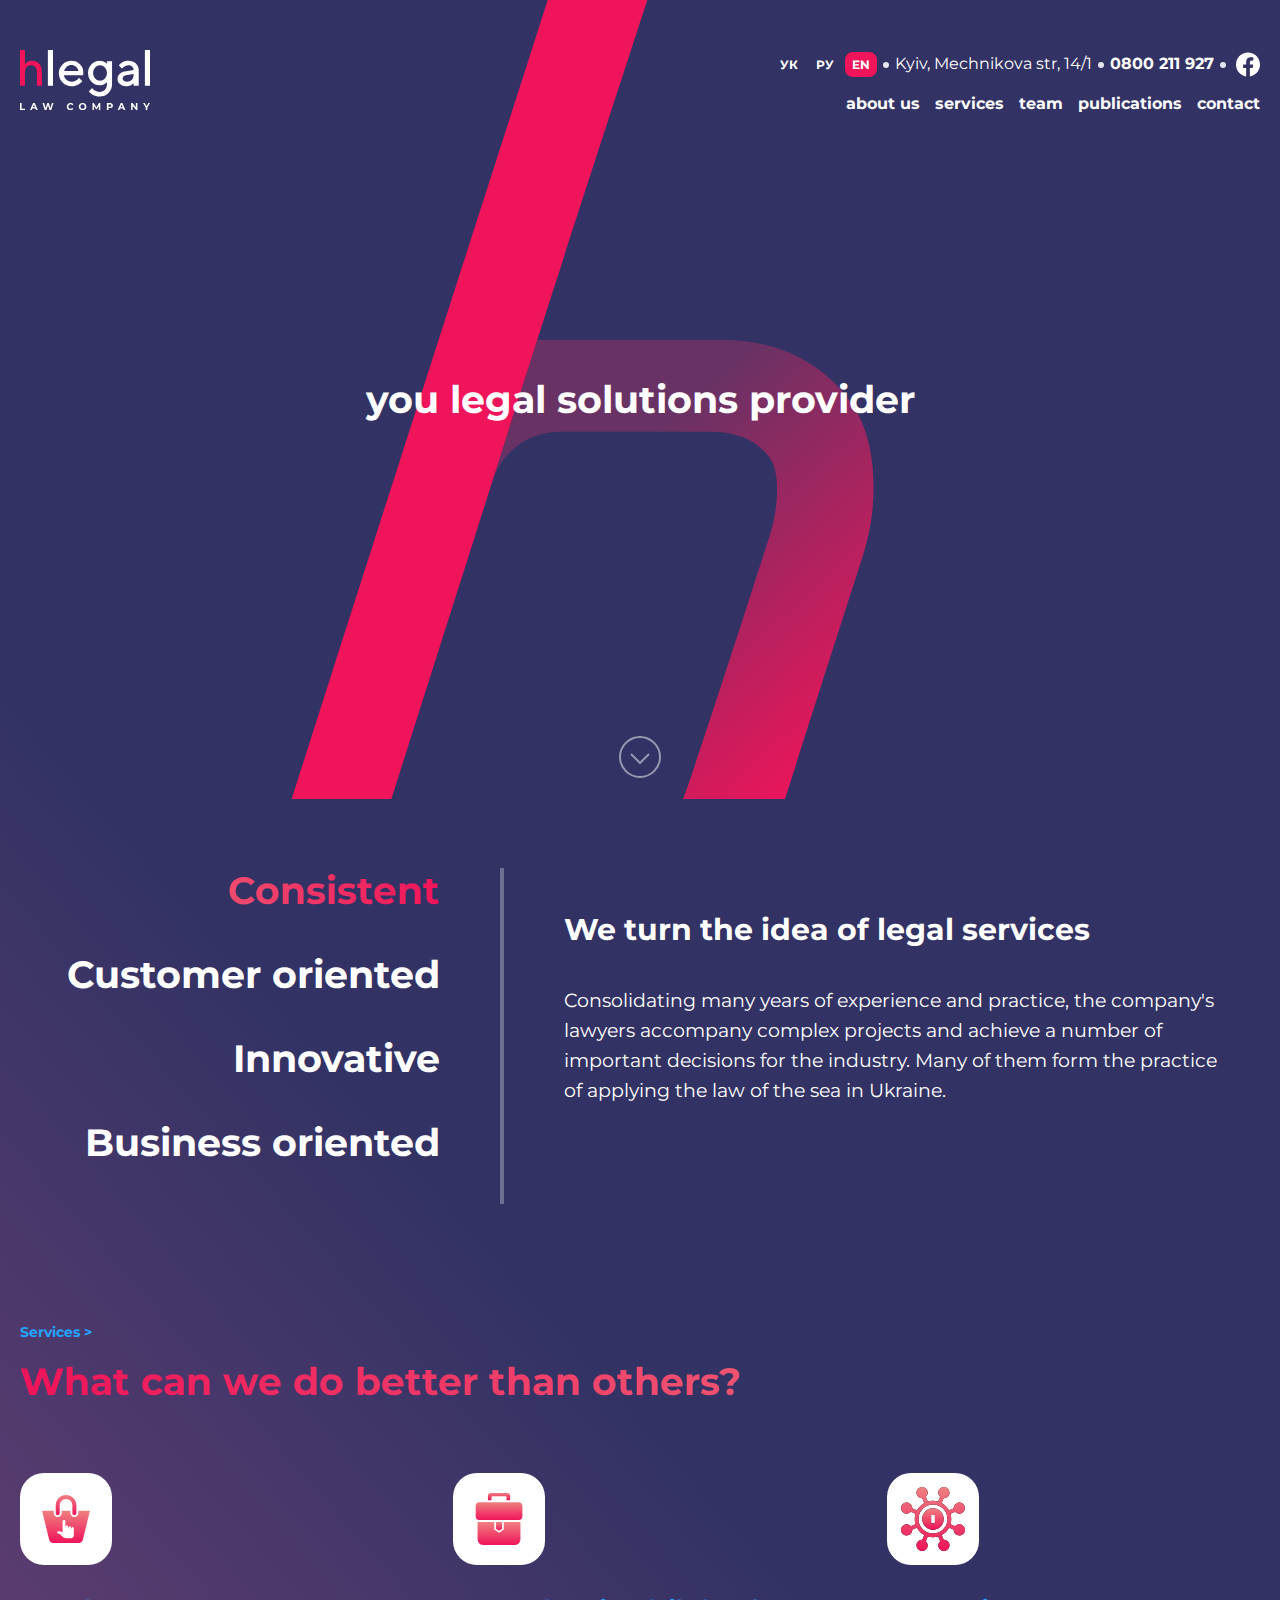
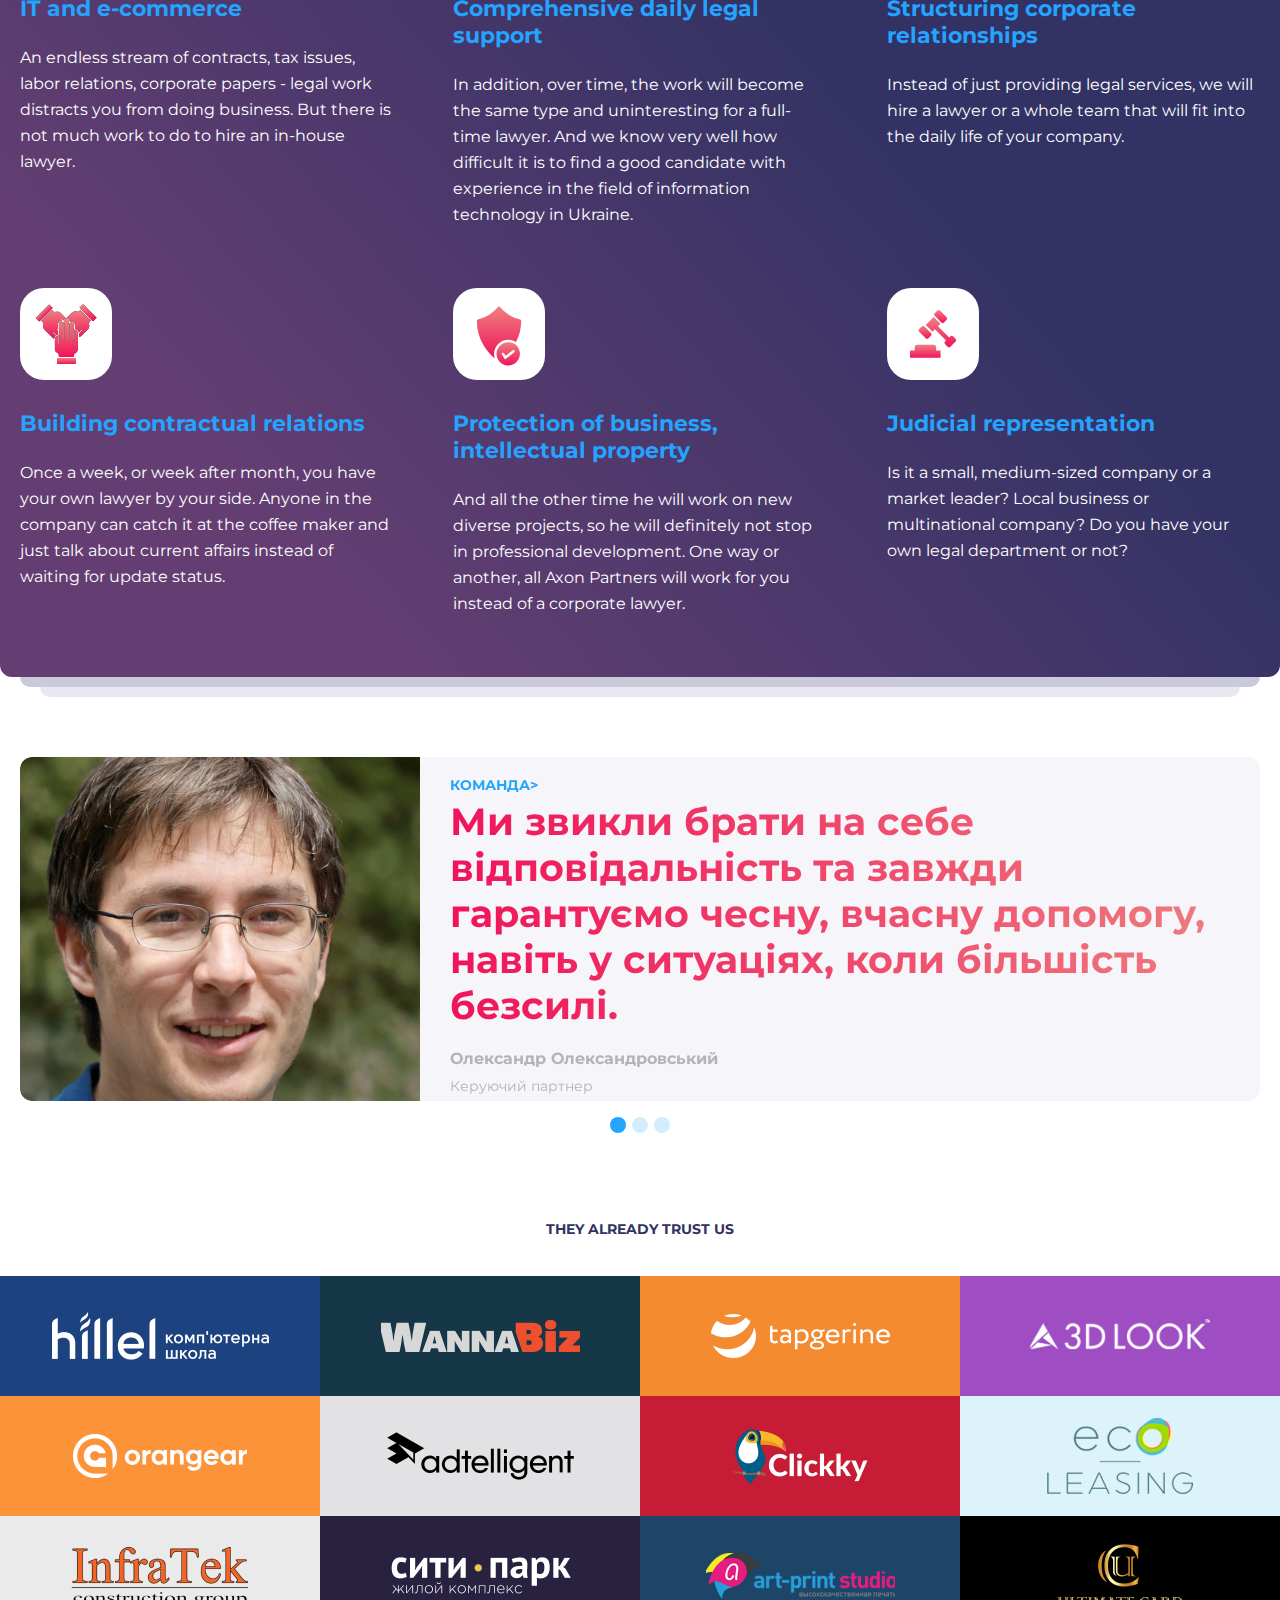
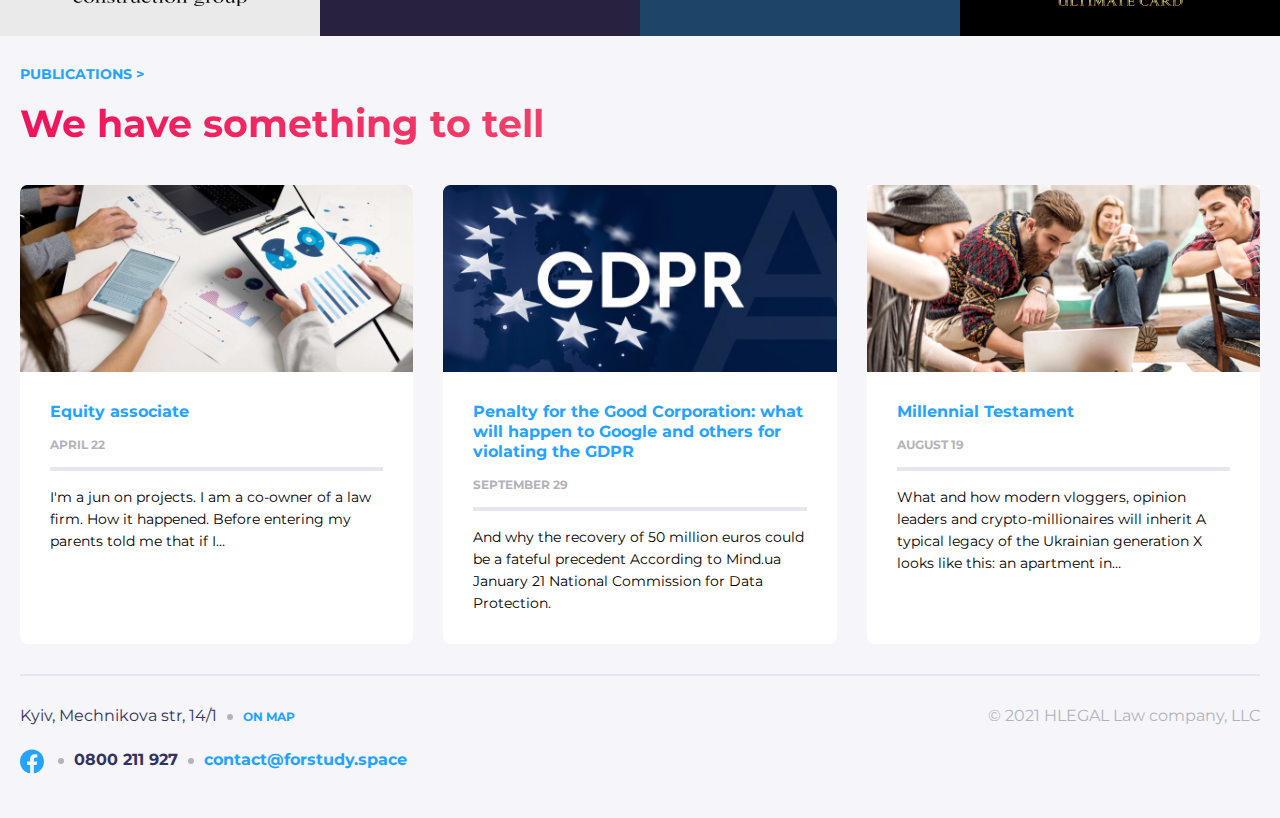
==== commit 6517871b: "created about.html, corrected index.html" ====
--- a/index.html
+++ b/index.html
@@ -5,8 +5,8 @@
     <meta http-equiv="X-UA-Compatible" content="IE=edge">
     <meta name="viewport" content="width=device-width, initial-scale=1.0">
     <link rel="stylesheet" href="css/reset.css">
+    <link rel="stylesheet" href="https://cdn.jsdelivr.net/npm/bootstrap@5.2.0/dist/css/bootstrap.min.css">
     <link href="https://fonts.googleapis.com/css2?family=Montserrat:wght@300;400;500;700&display=swap" rel="stylesheet">
-    <link rel="stylesheet" href="https://cdn.jsdelivr.net/npm/bootstrap@5.2.0/dist/css/bootstrap.min.css">
     <link rel="stylesheet" href="css/main.css">
     <title>Homepage</title>
 </head>
@@ -61,50 +61,48 @@
             <div class="popup" id="popup"></div>
         </div>
     </div>
+    </div>
 </header>
-    <!-- Main -->
 <main>
     <div class="container-xxl">
-    <section class="main-block_title">
+        <section class="main-block_title">
             <h1 tabindex="0">you legal solutions provider</h1>
-            <div class="scroll-block">
-            <a href="#mainList" aria-label="scroll" class="btn_scroll">
-                <svg id="scroll-white" width="42" height="42" viewBox="0 0 42 42" fill="none" xmlns="http://www.w3.org/2000/svg">
-                    <g clip-path="url(#clip0_22728_11340)">
-                    <circle opacity="0.5" cx="21" cy="21" r="20" stroke="white" stroke-width="2"/>
-                    <path opacity="0.5" d="M12 18L21 27L30 18" stroke="white" stroke-width="2"/>
-                    </g>
-                    </svg>
-                    <svg id="scroll-pink" width="42" height="42" viewBox="0 0 42 42" fill="none"  xmlns="http://www.w3.org/2000/svg">
-                    <g clip-path="url(#clip0_22728_11340)">
-                    <circle cx="21" cy="21" r="20" stroke="#F0145A" stroke-width="2"/>
-                    <path d="M12 18L21 27L30 18" stroke="#F0145A" stroke-width="2"/>
-                    </g>
-                </svg>
-            </a>
-            </div>
-        <div class="main-block_list" id="mainList">
-            <div class="list_grid">
-                <div class="list_title">
-                    <h2 class="active_title" tabindex="0">Consistent</h2>
-                    <h2 tabindex="0">Customer oriented</h2>
-                    <h2 tabindex="0">Innovative</h2>
-                    <h2 tabindex="0">Business oriented</h2>
-                </div>
-                <div class="list_about">
-                    <h3>We turn the idea of legal services</h3>
-                    <p>Consolidating many years of experience and practice, the company's lawyers accompany complex projects and achieve a number of important decisions for the industry. Many of them form the practice of applying the law of the sea in Ukraine.</p>
-                </div>
-            </div>
-            </div>
-    </section>
-
-    <!-- Services -->
-
-    <section class="serveces">
+                <div class="scroll-block">
+                    <a href="#mainList" aria-label="scroll" class="btn_scroll">
+                        <svg id="scroll-white" width="42" height="42" viewBox="0 0 42 42" fill="none" xmlns="http://www.w3.org/2000/svg">
+                            <g clip-path="url(#clip0_22728_11340)">
+                            <circle opacity="0.5" cx="21" cy="21" r="20" stroke="white" stroke-width="2"/>
+                            <path opacity="0.5" d="M12 18L21 27L30 18" stroke="white" stroke-width="2"/>
+                            </g>
+                        </svg>
+                        <svg id="scroll-pink" width="42" height="42" viewBox="0 0 42 42" fill="none"  xmlns="http://www.w3.org/2000/svg">
+                            <g clip-path="url(#clip0_22728_11340)">
+                            <circle cx="21" cy="21" r="20" stroke="#F0145A" stroke-width="2"/>
+                            <path d="M12 18L21 27L30 18" stroke="#F0145A" stroke-width="2"/>
+                            </g>
+                        </svg>
+                    </a>
+                </div>
+                <div class="main-block_list" id="mainList">
+                    <div class="list_grid">
+                        <div class="list_title">
+                            <h2 class="active_title" tabindex="0">Consistent</h2>
+                            <h2 tabindex="0">Customer oriented</h2>
+                            <h2 tabindex="0">Innovative</h2>
+                            <h2 tabindex="0">Business oriented</h2>
+                        </div>
+                        <div class="list_about">
+                            <h3>We turn the idea of legal services</h3>
+                            <p>Consolidating many years of experience and practice, the company's lawyers accompany complex projects and achieve a number of important decisions for the industry. Many of them form the practice of applying the law of the sea in Ukraine.</p>
+                        </div>
+                    </div>
+                </div>
+        </section>
+<!-- Services -->
+        <section class="serveces">
             <h4>Services ></h4>
             <h2 tabindex="0">What can we do better than others?</h2>
-        <div class="services-cards">
+            <div class="services-cards">
                 <div class="card_info">
                     <img src="images/main_page/Ecommerce.svg" alt="Ecommerce">
                     <h3>IT and e-commerce</h3>
@@ -136,69 +134,65 @@
                     <p>Is it a small, medium-sized company or a market leader? Local business or multinational company? Do you have your own legal department or not?</p>
                 </div>
             </div>
-    </section>
-    </div>
-    </div>
-    </div>
-</div>
-</div>
-<div class="shadow_1"></div>
-<div class="shadow_2"></div>
+        </section>
+    </div>
+    </div>
+    </div>
+    <div class="shadow_1"></div>
+    <div class="shadow_2"></div>
     <!-- carousel -->
-    <section class="carousel-block">
-        <div class="container-xxl">
-            <div id="carouselExampleCaptions" class="carousel slide" data-bs-ride="false">
-                <div class="carousel-indicators">
-                    <button type="button" data-bs-target="#carouselExampleCaptions" data-bs-slide-to="0" class="active" aria-current="true" aria-label="Slide 1"></button>
-                    <button type="button" data-bs-target="#carouselExampleCaptions" data-bs-slide-to="1" aria-label="Slide 2"></button>
-                    <button type="button" data-bs-target="#carouselExampleCaptions" data-bs-slide-to="2" aria-label="Slide 3"></button>
-                </div>
-                <div class="carousel-inner">
-                <div class="carousel-item active">
-                    <div class="carousel-img">
-                        <img src="images/main_page/photo_1.png" class="d-block" alt="photo_1">
-                    </div>
-                    <div class="carousel-text">
+        <section class="carousel-block">
+            <div class="container-xxl">
+                <div id="carouselExampleCaptions" class="carousel slide" data-bs-ride="false">
+                    <div class="carousel-indicators">
+                        <button type="button" data-bs-target="#carouselExampleCaptions" data-bs-slide-to="0" class="active" aria-current="true" aria-label="Slide 1"></button>
+                        <button type="button" data-bs-target="#carouselExampleCaptions" data-bs-slide-to="1" aria-label="Slide 2"></button>
+                        <button type="button" data-bs-target="#carouselExampleCaptions" data-bs-slide-to="2" aria-label="Slide 3"></button>
+                    </div>
+                    <div class="carousel-inner">
+                    <div class="carousel-item active">
+                        <div class="carousel-img">
+                            <img src="images/main_page/photo_1.png" class="d-block" alt="photo_1">
+                        </div>
+                        <div class="carousel-text">
+                        <div class="carousel-caption d-md-block">
+                            <h5>команда></h5>
+                            <p class="carousel-main_text">Ми звикли брати на себе відповідальність та завжди гарантуємо чесну, вчасну допомогу, навіть у ситуаціях, коли більшість безсилі.</p>
+                            <p class="carousel-text_name">Олександр Олександровський</p>
+                            <p class="carousel-text_job">Керуючий партнер</p>
+                        </div>
+                        </div>
+                        </div>
+                    <div class="carousel-item">
+                            <div class="carousel-img">
+                            <img src="images/main_page/photo_1.png" class="d-block" alt="photo_1">
+                        </div>
                     <div class="carousel-caption d-md-block">
-                        <h5>команда></h5>
-                        <p class="carousel-main_text">Ми звикли брати на себе відповідальність та завжди гарантуємо чесну, вчасну допомогу, навіть у ситуаціях, коли більшість безсилі.</p>
-                        <p class="carousel-text_name">Олександр Олександровський</p>
-                        <p class="carousel-text_job">Керуючий партнер</p>
-                    </div>
-                    </div>
-                    </div>
-                <div class="carousel-item">
+                            <h5>команда></h5>
+                            <p class="carousel-main_text">Ми звикли брати на себе відповідальність та завжди гарантуємо чесну, вчасну допомогу, навіть у ситуаціях, коли більшість безсилі.</p>
+                            <p class="carousel-text_name">Олександр Олександровський</p>
+                            <p class="carousel-text_job">Керуючий партнер</p>
+                        </div>
+                        </div>
+                    <div class="carousel-item">
                         <div class="carousel-img">
-                        <img src="images/main_page/photo_1.png" class="d-block" alt="photo_1">
-                    </div>
-                <div class="carousel-caption d-md-block">
-                        <h5>команда></h5>
-                        <p class="carousel-main_text">Ми звикли брати на себе відповідальність та завжди гарантуємо чесну, вчасну допомогу, навіть у ситуаціях, коли більшість безсилі.</p>
-                        <p class="carousel-text_name">Олександр Олександровський</p>
-                        <p class="carousel-text_job">Керуючий партнер</p>
-                    </div>
-                    </div>
-                <div class="carousel-item">
-                    <div class="carousel-img">
-                        <img src="images/main_page/photo_1.png" class="d-block" alt="photo_1">
-                    </div>
-                <div class="carousel-caption d-md-block">
-                        <h5>команда></h5>
-                        <p class="carousel-main_text">Ми звикли брати на себе відповідальність та завжди гарантуємо чесну, вчасну допомогу, навіть у ситуаціях, коли більшість безсилі.</p>
-                        <p class="carousel-text_name">Олександр Олександровський</p>
-                        <p class="carousel-text_job">Керуючий партнер</p>
-                    </div>
-                    </div>
-                </div>
+                            <img src="images/main_page/photo_1.png" class="d-block" alt="photo_1">
+                        </div>
+                    <div class="carousel-caption d-md-block">
+                            <h5>команда></h5>
+                            <p class="carousel-main_text">Ми звикли брати на себе відповідальність та завжди гарантуємо чесну, вчасну допомогу, навіть у ситуаціях, коли більшість безсилі.</p>
+                            <p class="carousel-text_name">Олександр Олександровський</p>
+                            <p class="carousel-text_job">Керуючий партнер</p>
+                        </div>
+                        </div>
+                    </div>
                 </div>
             </div>
         </section>
-
-    <!-- Companies -->
-    <section class="companies-block">
-        <div class="container-fluid">
-                <h5 tabindex="0">They already trust us</h5>
-            <div class="companies-block_list">
+        <!-- Companies -->
+        <section class="companies-block">
+            <h5 tabindex="0">They already trust us</h5>
+                <div class="companies-block_list">
                     <div class="companies_name hillel">
                         <a href="#"><img src="images/main_page/companies/Hillel-Logo-OneLine-White-Uk.png" alt="Hillel"></a>
                     </div>
@@ -235,51 +229,47 @@
                     <div class="companies_name ultimate_card">
                         <a href="#"><img src="images/main_page/companies/ultimate_card.png" alt="ultimate_card"></a>
                     </div>
-            </div>
-        </div>
-    </section>
-
+                </div>
+        </section>
     <!-- Publications -->
-
-    <section class="publications-block">
-        <div class="container-xxl">
+        <section class="publications-block">
+            <div class="container-xxl">
                 <h5>Publications ></h5>
                 <h2 tabindex="0">We have something to tell</h2>
-            <div class="publications-block_cards">
-                    <div class="card one">
-                        <a href="#"><img src="images/main_page/cards/Cover_1.jpg" alt="Equity associate">
-                        <div class="card_text">
-                            <h3>Equity associate</h3>
-                            <p class="publications_data">April 22</p>
-                            <p class="publications_text">I'm a jun on projects. I am a co-owner of a law firm. How it happened. Before entering my parents told me that if I…</p>
-                        </div>
-                        </a>
-                    </div>
-                    <div class="card two">
-                        <a href="#"><img src="images/main_page/cards/Cover_2.jpg" alt="Good Corporation">
-                        <div class="card_text">
-                        <h3>Penalty for the Good Corporation: what will happen to Google and others for violating the GDPR</h3>
-                        <p class="publications_data">September 29</p>
-                        <p class="publications_text">And why the recovery of 50 million euros could be a fateful precedent According to Mind.ua January 21 National Commission for Data Protection.</p>
-                        </div>
-                        </a>
-                    </div>
-                    <div class="card three">
-                        <a href="#"><img src="images/main_page/cards/Cover_3.jpg" alt="Millennial Testament">
-                        <div class="card_text">
-                        <h3>Millennial Testament</h3>
-                        <p class="publications_data">August 19</p>
-                        <p class="publications_text">What and how modern vloggers, opinion leaders and crypto-millionaires will inherit A typical legacy of the Ukrainian generation X looks like this: an apartment in…</p>
-                        </div>
-                        </a>
-                    </div>
-                </div>
-            </div>
-        </section>
-    </main>
+                <div class="publications-block_cards">
+                        <div class="card one">
+                            <a href="#"><img src="images/main_page/cards/Cover_1.jpg" alt="Equity associate">
+                            <div class="card_text">
+                                <h3>Equity associate</h3>
+                                <p class="publications_data">April 22</p>
+                                <p class="publications_text">I'm a jun on projects. I am a co-owner of a law firm. How it happened. Before entering my parents told me that if I…</p>
+                            </div>
+                            </a>
+                        </div>
+                        <div class="card two">
+                            <a href="#"><img src="images/main_page/cards/Cover_2.jpg" alt="Good Corporation">
+                            <div class="card_text">
+                            <h3>Penalty for the Good Corporation: what will happen to Google and others for violating the GDPR</h3>
+                            <p class="publications_data">September 29</p>
+                            <p class="publications_text">And why the recovery of 50 million euros could be a fateful precedent According to Mind.ua January 21 National Commission for Data Protection.</p>
+                            </div>
+                            </a>
+                        </div>
+                        <div class="card three">
+                            <a href="#"><img src="images/main_page/cards/Cover_3.jpg" alt="Millennial Testament">
+                            <div class="card_text">
+                            <h3>Millennial Testament</h3>
+                            <p class="publications_data">August 19</p>
+                            <p class="publications_text">What and how modern vloggers, opinion leaders and crypto-millionaires will inherit A typical legacy of the Ukrainian generation X looks like this: an apartment in…</p>
+                            </div>
+                            </a>
+                        </div>
+                    </div>
+                </div>
+        </section>
+</main>
 
-    <!-- Footer -->
-    <footer>
+<footer>
         <div class="container-xxl">
             <div class="footer-block">
                 <div class="footer_address">
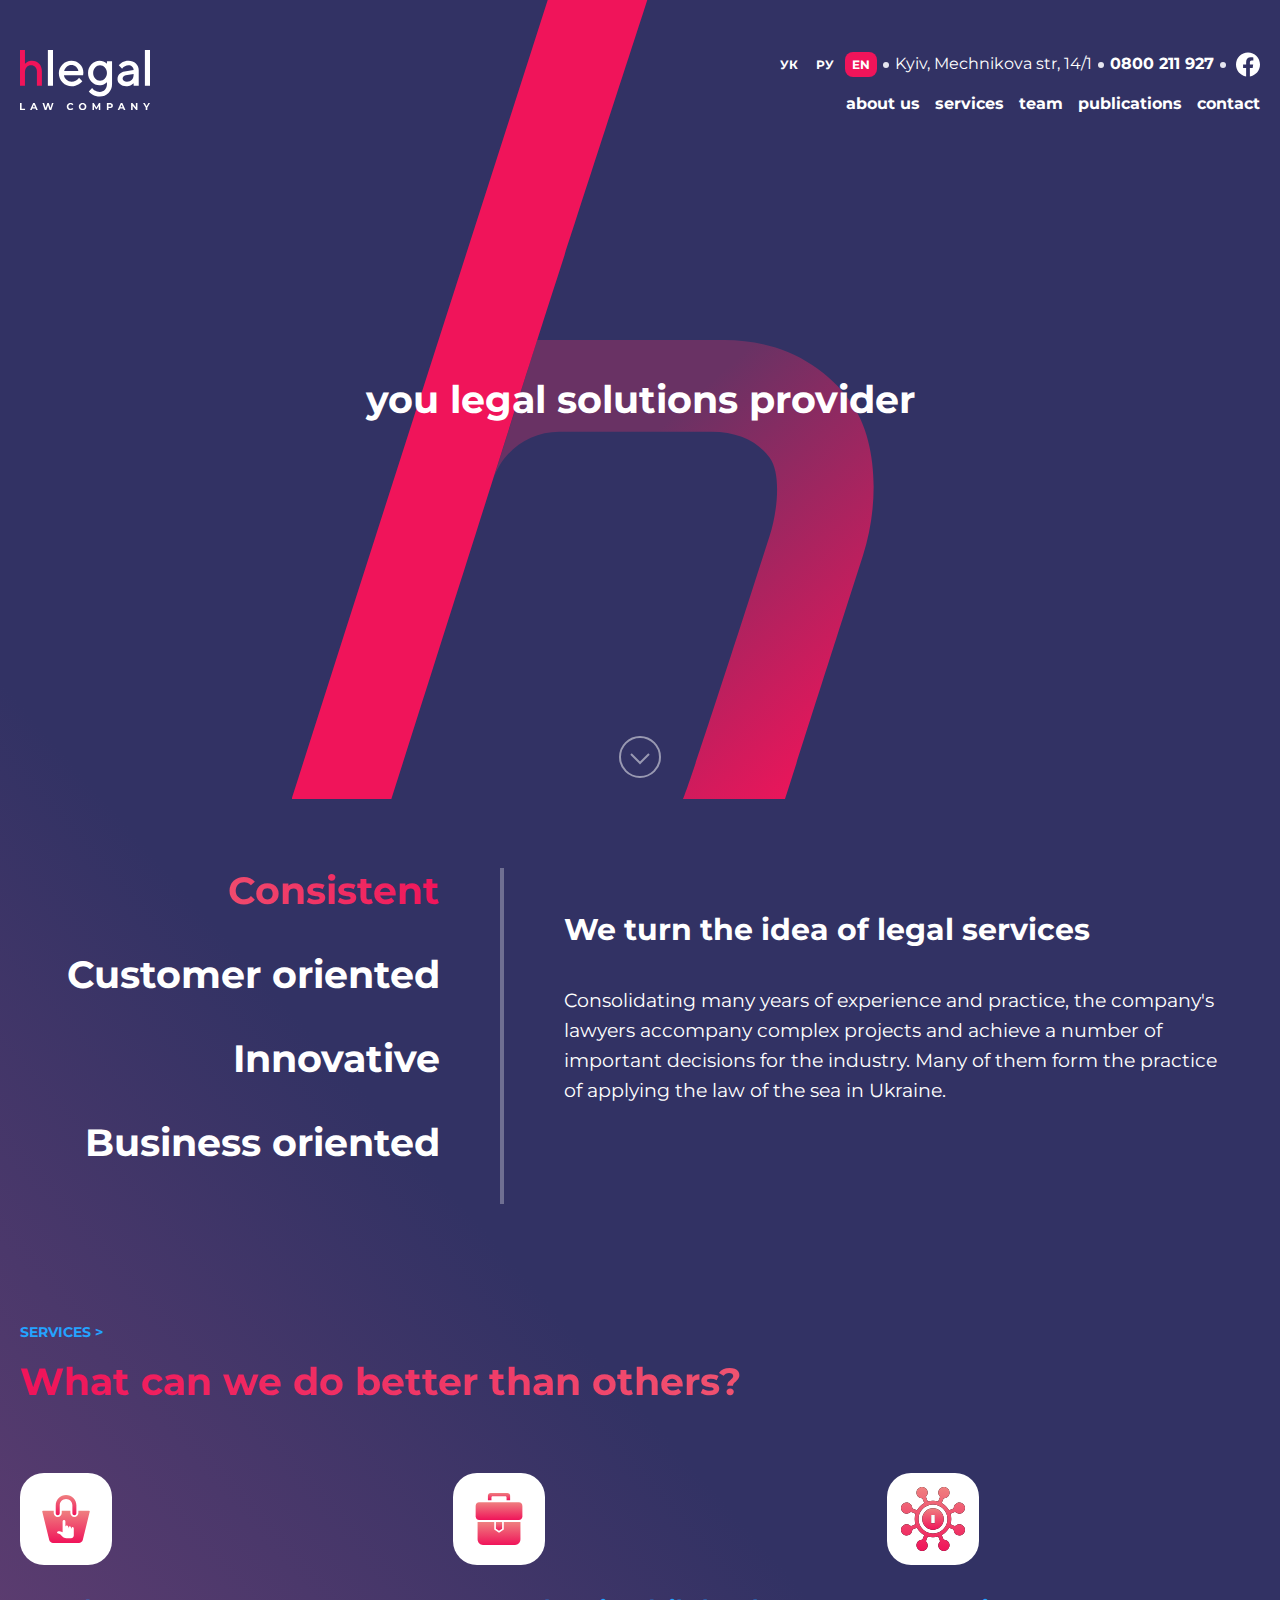
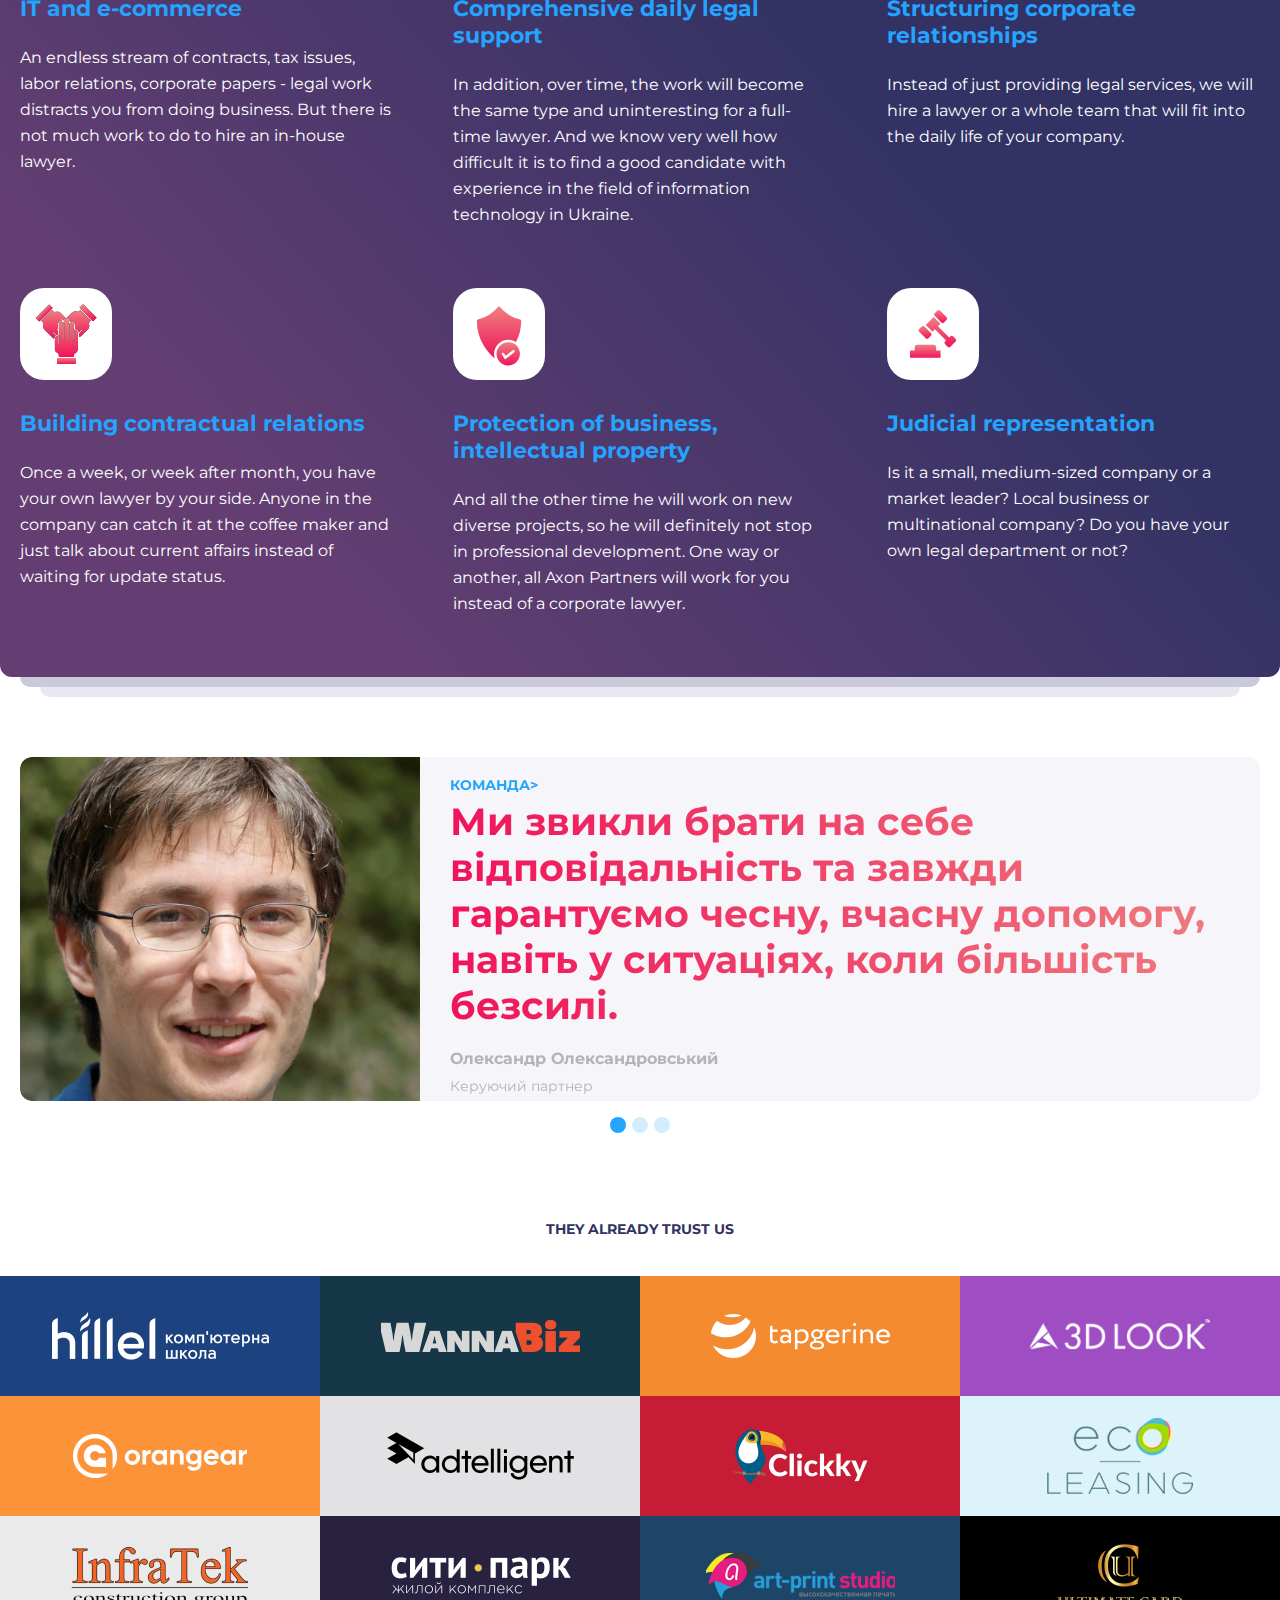
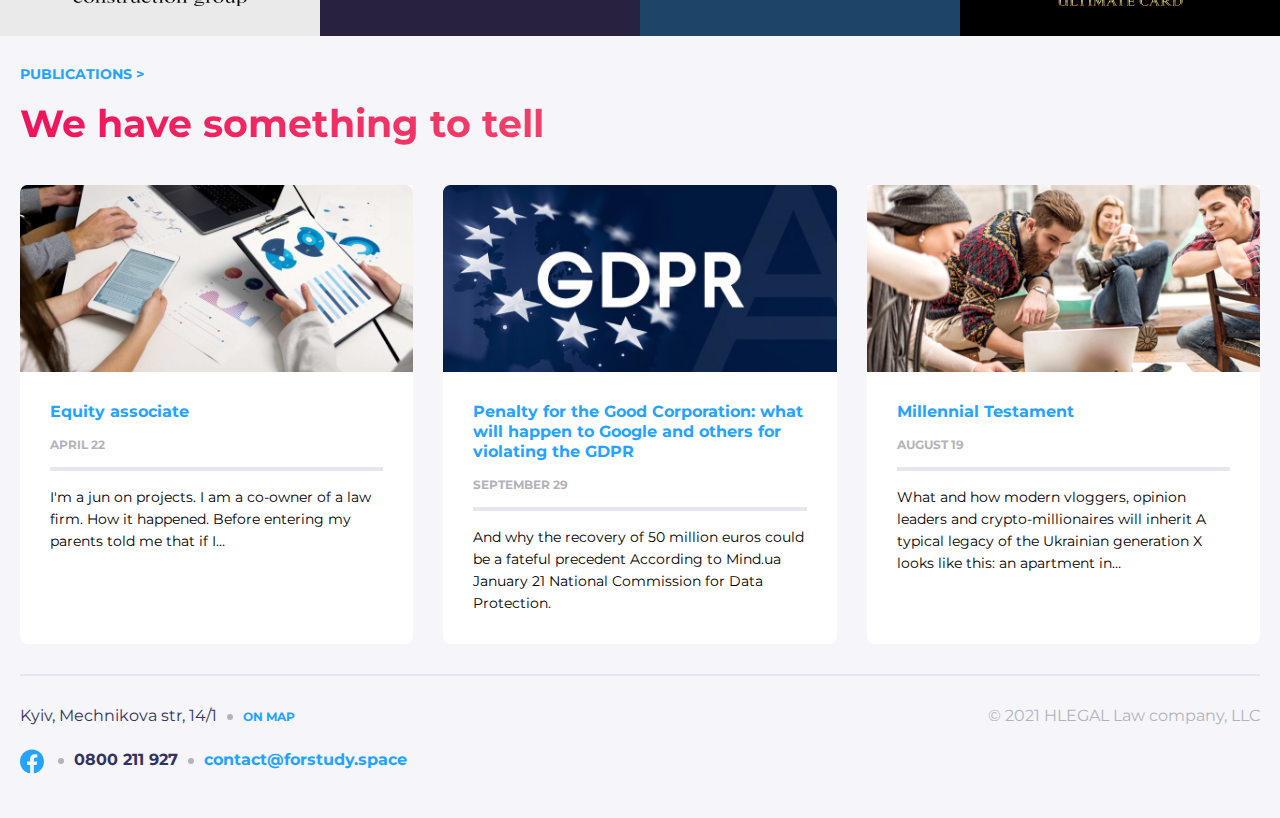
==== commit a7defb70: "add team, public, services" ====
--- a/index.html
+++ b/index.html
@@ -11,20 +11,20 @@
     <title>Homepage</title>
 </head>
 <body>
-    <div class="bg-block">
-    <div class="bg-block_img">
+<div class="bg-block">
+<div class="bg-block_img">
 <header>
     <div class="bg-grey">
-    <div class="container-xxl">
-    <div class="header-block">
-        <div class="header-block_contacts">
-                <div class="contacts_lang">
-                    <ul>
-                        <li><a class="lang-link" href="#">УК</a></li>
-                        <li><a class="lang-link" href="#">РУ</a></li>
-                        <li><a class="lang-link active" href="#">EN</a></li>
-                    </ul>   
-                </div>
+        <div class="container-xxl">
+            <div class="header-block">
+                <div class="header-block_contacts">
+                    <div class="contacts_lang">
+                        <ul>
+                            <li><a class="lang-link" href="#">УК</a></li>
+                            <li><a class="lang-link" href="#">РУ</a></li>
+                            <li><a class="lang-link active" href="#">EN</a></li>
+                        </ul>   
+                    </div>
                 <div class="contacts_address">
                     <p><span class="point"></span>Kyiv, Mechnikova str, 14/1</p>
                 </div>
@@ -37,12 +37,12 @@
                         </svg>
                     </a>
                 </div>
-        </div>
-        <div class="header-block_logo">
+            </div>
+            <div class="header-block_logo">
                 <a class="navbar-brand" href="index.html"><img src="images/main_page/Logo.svg" alt="logo">
                 <img src="images/main_page/LAW_COMPANY.svg" alt="LAW_COMPANY"></a>
-        </div>
-        <nav class="header-block_nav">
+            </div>
+            <nav class="header-block_nav">
                 <div class="nav-hamb" id="hamb">
                     <div class="nav-hamb_field">
                         <span class="bar"></span>
@@ -51,16 +51,16 @@
                     </div>
                 </div>
                 <ul class="nav_list" id="menu">
-                    <li class="nav-link"><a href="#">about us</a></li>
-                    <li class="nav-link"><a href="#">services</a></li>
-                    <li class="nav-link"><a href="#">team</a></li>
-                    <li class="nav-link"><a href="publications.html">publications</a></li>
+                    <li class="nav-link"><a href="about.html">about us</a></li>
+                    <li class="nav-link"><a href="services.html">services</a></li>
+                    <li class="nav-link"><a href="team.html">team</a></li>
+                    <li class="nav-link"><a href="publications_page.html">publications</a></li>
                     <li class="nav-link"><a href="#">contact</a></li>
                 </ul>
             </nav>
-            <div class="popup" id="popup"></div>
+                <div class="popup" id="popup"></div>
+            </div>
         </div>
-    </div>
     </div>
 </header>
 <main>
@@ -104,40 +104,40 @@
             <h2 tabindex="0">What can we do better than others?</h2>
             <div class="services-cards">
                 <div class="card_info">
-                    <img src="images/main_page/Ecommerce.svg" alt="Ecommerce">
-                    <h3>IT and e-commerce</h3>
+                    <a href="#"><img src="images/main_page/Ecommerce.svg" alt="Ecommerce">
+                    <h3>IT and e-commerce</h3></a>
                     <p>An endless stream of contracts, tax issues, labor relations, corporate papers - legal work distracts you from doing business. But there is not much work to do to hire an in-house lawyer.</p>
                 </div>
                 <div class="card_info">
-                    <img src="images/main_page/Support.svg" alt="Support">
-                    <h3>Comprehensive daily legal support</h3>
+                    <a href="#"><img src="images/main_page/Support.svg" alt="Support">
+                    <h3>Comprehensive daily legal support</h3></a>
                     <p>In addition, over time, the work will become the same type and uninteresting for a full-time lawyer. And we know very well how difficult it is to find a good candidate with experience in the field of information technology in Ukraine.</p>
                 </div>
                 <div class="card_info">
-                    <img src="images/main_page/Coprorate.svg" alt="Coprorate">
-                    <h3>Structuring corporate relationships</h3>
+                    <a href="#"><img src="images/main_page/Coprorate.svg" alt="Coprorate">
+                    <h3>Structuring corporate relationships</h3></a>
                     <p>Instead of just providing legal services, we will hire a lawyer or a whole team that will fit into the daily life of your company.</p>
                 </div>
                 <div class="card_info">
-                    <img src="images/main_page/Trust.svg" alt="Trust">
-                    <h3>Building contractual relations</h3>
+                    <a href="#"><img src="images/main_page/Trust.svg" alt="Trust">
+                    <h3>Building contractual relations</h3></a>
                     <p>Once a week, or week after month, you have your own lawyer by your side. Anyone in the company can catch it at the coffee maker and just talk about current affairs instead of waiting for update status.</p>
                 </div>
                 <div class="card_info">
-                    <img src="images/main_page/Protection.svg" alt="Protection">
-                    <h3>Protection of business, intellectual property</h3>
+                    <a href="#"><img src="images/main_page/Protection.svg" alt="Protection">
+                    <h3>Protection of business, intellectual property</h3></a>
                     <p>And all the other time he will work on new diverse projects, so he will definitely not stop in professional development. One way or another, all Axon Partners will work for you instead of a corporate lawyer.</p>
                 </div>
                 <div class="card_info">
-                    <img src="images/main_page/Court.svg" alt="Court">
-                    <h3>Judicial representation</h3>
+                    <a href="#"><img src="images/main_page/Court.svg" alt="Court">
+                    <h3>Judicial representation</h3></a>
                     <p>Is it a small, medium-sized company or a market leader? Local business or multinational company? Do you have your own legal department or not?</p>
                 </div>
             </div>
         </section>
     </div>
-    </div>
-    </div>
+</div>
+</div>
     <div class="shadow_1"></div>
     <div class="shadow_2"></div>
     <!-- carousel -->
@@ -238,7 +238,7 @@
                 <h2 tabindex="0">We have something to tell</h2>
                 <div class="publications-block_cards">
                         <div class="card one">
-                            <a href="#"><img src="images/main_page/cards/Cover_1.jpg" alt="Equity associate">
+                            <a href="publications.html"><img src="images/main_page/cards/Cover_1.jpg" alt="Equity associate">
                             <div class="card_text">
                                 <h3>Equity associate</h3>
                                 <p class="publications_data">April 22</p>
@@ -247,7 +247,7 @@
                             </a>
                         </div>
                         <div class="card two">
-                            <a href="#"><img src="images/main_page/cards/Cover_2.jpg" alt="Good Corporation">
+                            <a href="publications.html"><img src="images/main_page/cards/Cover_2.jpg" alt="Good Corporation">
                             <div class="card_text">
                             <h3>Penalty for the Good Corporation: what will happen to Google and others for violating the GDPR</h3>
                             <p class="publications_data">September 29</p>
@@ -256,7 +256,7 @@
                             </a>
                         </div>
                         <div class="card three">
-                            <a href="#"><img src="images/main_page/cards/Cover_3.jpg" alt="Millennial Testament">
+                            <a href="publications.html"><img src="images/main_page/cards/Cover_3.jpg" alt="Millennial Testament">
                             <div class="card_text">
                             <h3>Millennial Testament</h3>
                             <p class="publications_data">August 19</p>
--- a/css/main.css
+++ b/css/main.css
@@ -251,6 +251,7 @@
   font-size: 14px;
   line-height: 17px;
   padding-bottom: 10px;
+  text-transform: uppercase;
 }
 .serveces h2 {
   font-weight: 700;
@@ -277,6 +278,12 @@
   padding: 14px;
   background-color: #ffffff;
   border-radius: 24px;
+}
+.serveces .services-cards .card_info:hover {
+  transform: scale(1.05);
+}
+.serveces .services-cards .card_info a:hover h3 {
+  color: #F0145A;
 }
 
 .carousel-block {
